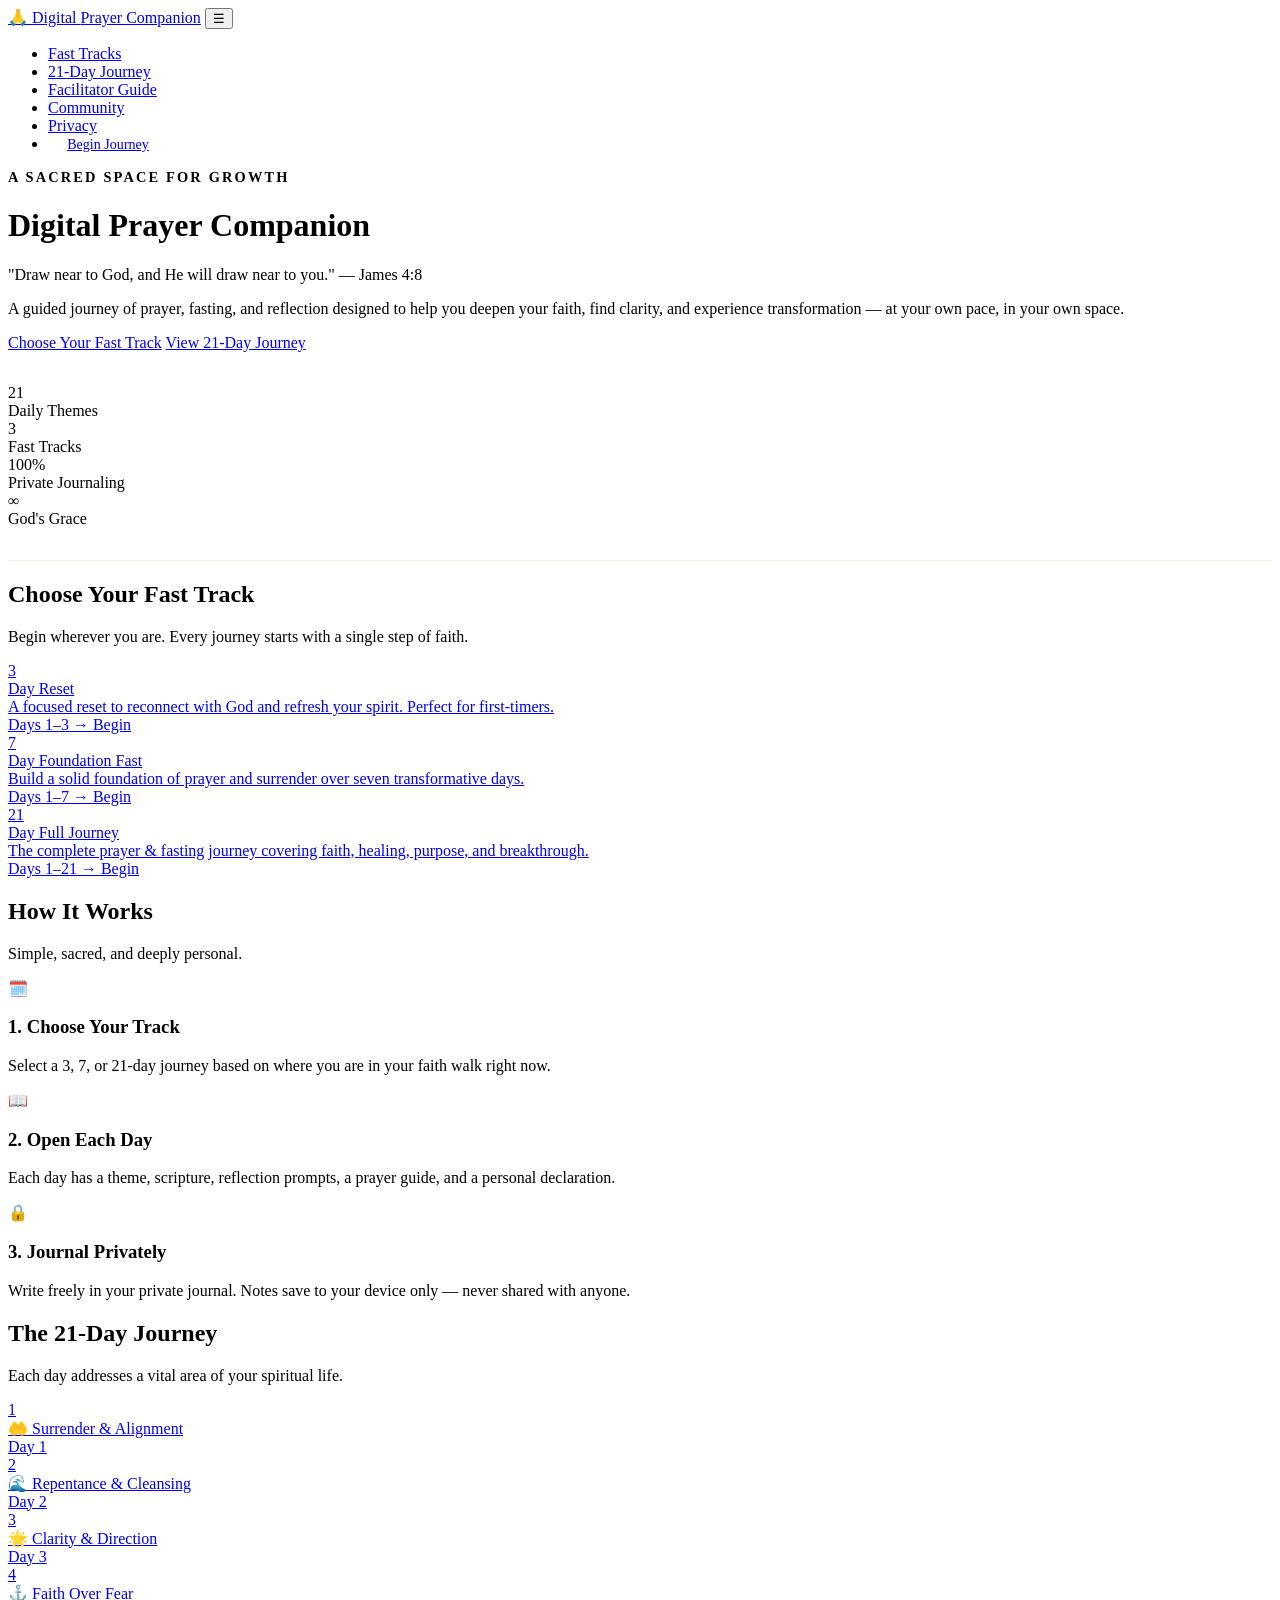
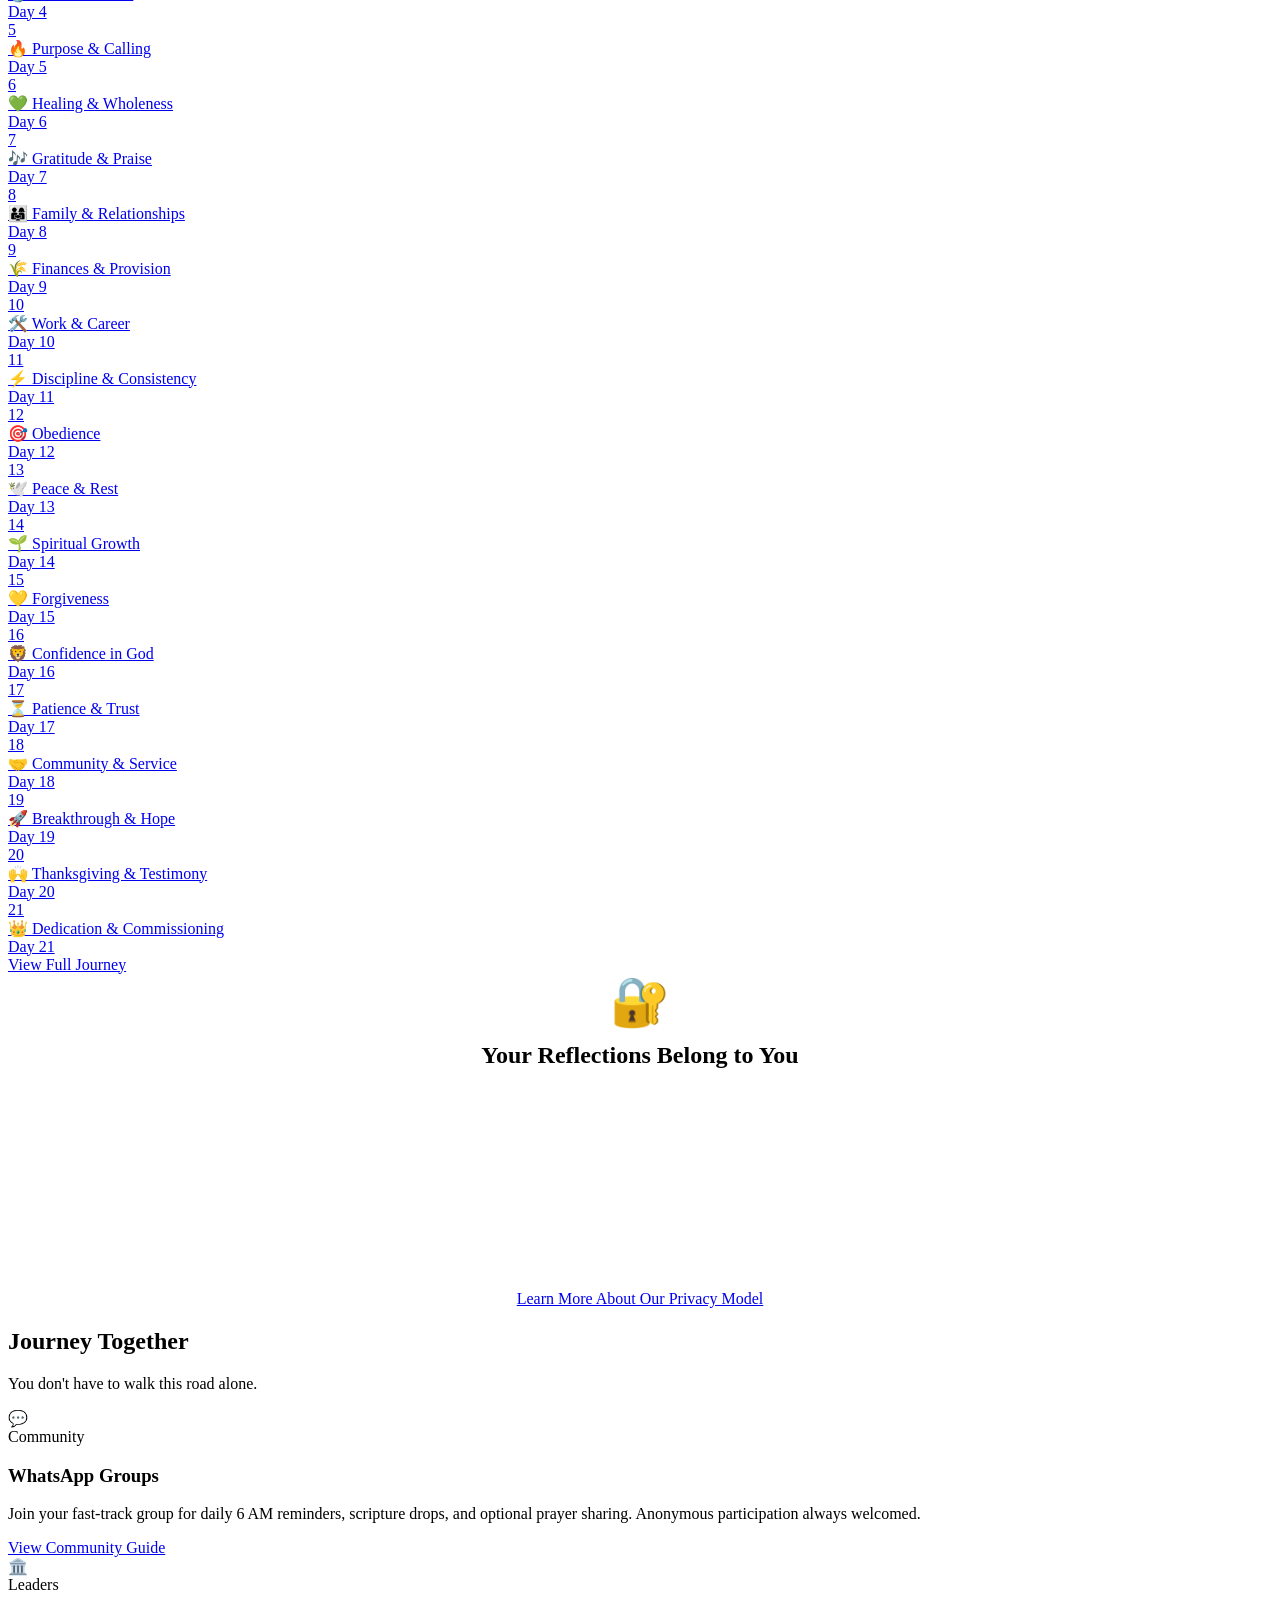
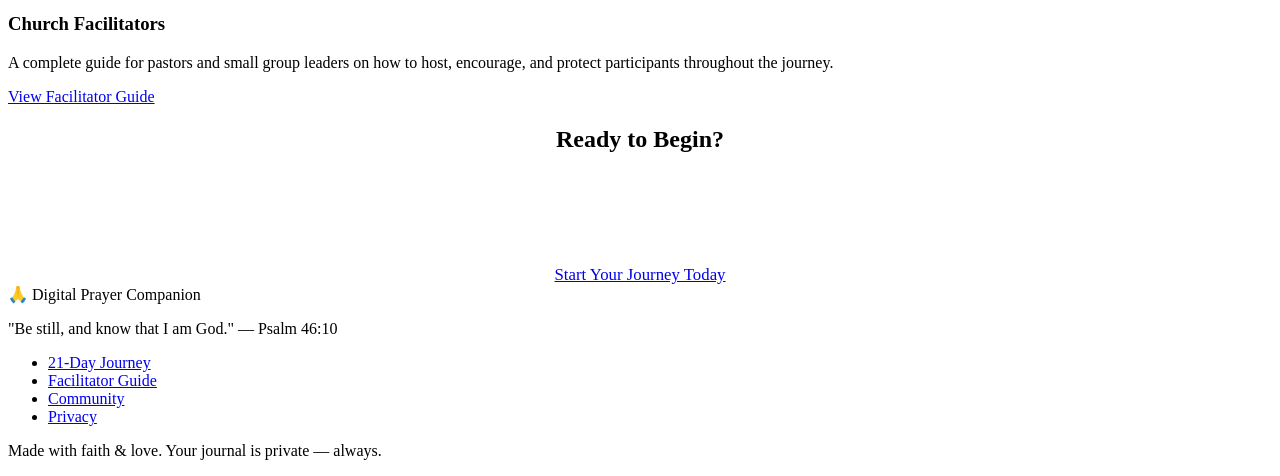
==== index.html @ 972f06f7 "Rename index (4).html to index.html" ====
<!DOCTYPE html>
<html lang="en">
<head>
  <meta charset="UTF-8" />
  <meta name="viewport" content="width=device-width, initial-scale=1.0" />
  <title>Digital Prayer Companion — A Guided Journey of Prayer, Reflection & Transformation</title>
  <meta name="description" content="Join a guided 3, 7, or 21-day prayer and fasting journey with daily scriptures, reflections, and private journaling. Your faith journey, your pace." />
  <link rel="stylesheet" href="css/style.css" />
  <link rel="icon" href="data:image/svg+xml,<svg xmlns='http://www.w3.org/2000/svg' viewBox='0 0 100 100'><text y='.9em' font-size='90'>🙏</text></svg>" />
</head>
<body>

<!-- ── Navigation ── -->
<nav class="nav">
  <div class="container nav__inner">
    <a href="index.html" class="nav__logo">🙏 Digital <span>Prayer Companion</span></a>
    <button class="nav__toggle" aria-label="Toggle menu">☰</button>
    <ul class="nav__links">
      <li><a href="#fast-tracks">Fast Tracks</a></li>
      <li><a href="journey.html">21-Day Journey</a></li>
      <li><a href="facilitator.html">Facilitator Guide</a></li>
      <li><a href="community.html">Community</a></li>
      <li><a href="privacy.html">Privacy</a></li>
      <li><a href="journey.html" class="btn btn--primary" style="padding:.5rem 1.2rem;font-size:.88rem">Begin Journey</a></li>
    </ul>
  </div>
</nav>

<!-- ── Hero ── -->
<header class="hero">
  <div class="container">
    <p style="color:var(--gold-light);font-size:.9rem;letter-spacing:.15em;text-transform:uppercase;margin-bottom:.75rem;font-weight:700">A Sacred Space for Growth</p>
    <h1>Digital Prayer Companion</h1>
    <p class="hero__sub">"Draw near to God, and He will draw near to you." — James 4:8</p>
    <p class="hero__desc">A guided journey of prayer, fasting, and reflection designed to help you deepen your faith, find clarity, and experience transformation — at your own pace, in your own space.</p>
    <div class="hero__actions">
      <a href="#fast-tracks" class="btn btn--primary">Choose Your Fast Track</a>
      <a href="journey.html" class="btn btn--outline">View 21-Day Journey</a>
    </div>
  </div>
</header>

<!-- ── Stats ── -->
<section style="background:var(--white);padding:2rem 0;border-bottom:1px solid rgba(201,151,58,.15)">
  <div class="container">
    <div class="stats">
      <div class="stat"><div class="stat__num">21</div><div class="stat__label">Daily Themes</div></div>
      <div class="stat"><div class="stat__num">3</div><div class="stat__label">Fast Tracks</div></div>
      <div class="stat"><div class="stat__num">100%</div><div class="stat__label">Private Journaling</div></div>
      <div class="stat"><div class="stat__num">∞</div><div class="stat__label">God's Grace</div></div>
    </div>
  </div>
</section>

<!-- ── Fast Tracks ── -->
<section class="section" id="fast-tracks">
  <div class="container">
    <div class="text-center mb-3">
      <h2>Choose Your Fast Track</h2>
      <p class="lead">Begin wherever you are. Every journey starts with a single step of faith.</p>
    </div>
    <div class="cards cards--3">
      <a href="journey.html?track=3" class="track-card track-card--3" data-track="3">
        <div class="track-card__days">3</div>
        <div class="track-card__label">Day Reset</div>
        <div class="track-card__desc">A focused reset to reconnect with God and refresh your spirit. Perfect for first-timers.</div>
        <span class="track-card__cta">Days 1–3 → Begin</span>
      </a>
      <a href="journey.html?track=7" class="track-card track-card--7" data-track="7">
        <div class="track-card__days">7</div>
        <div class="track-card__label">Day Foundation Fast</div>
        <div class="track-card__desc">Build a solid foundation of prayer and surrender over seven transformative days.</div>
        <span class="track-card__cta">Days 1–7 → Begin</span>
      </a>
      <a href="journey.html?track=21" class="track-card track-card--21" data-track="21">
        <div class="track-card__days">21</div>
        <div class="track-card__label">Day Full Journey</div>
        <div class="track-card__desc">The complete prayer &amp; fasting journey covering faith, healing, purpose, and breakthrough.</div>
        <span class="track-card__cta">Days 1–21 → Begin</span>
      </a>
    </div>
  </div>
</section>

<!-- ── How it Works ── -->
<section class="section section--alt">
  <div class="container">
    <div class="text-center mb-3">
      <h2>How It Works</h2>
      <p class="lead">Simple, sacred, and deeply personal.</p>
    </div>
    <div class="cards cards--3">
      <div class="card text-center">
        <span class="card__icon">🗓️</span>
        <h3>1. Choose Your Track</h3>
        <p>Select a 3, 7, or 21-day journey based on where you are in your faith walk right now.</p>
      </div>
      <div class="card text-center">
        <span class="card__icon">📖</span>
        <h3>2. Open Each Day</h3>
        <p>Each day has a theme, scripture, reflection prompts, a prayer guide, and a personal declaration.</p>
      </div>
      <div class="card text-center">
        <span class="card__icon">🔒</span>
        <h3>3. Journal Privately</h3>
        <p>Write freely in your private journal. Notes save to your device only — never shared with anyone.</p>
      </div>
    </div>
  </div>
</section>

<!-- ── Journey Preview ── -->
<section class="section">
  <div class="container">
    <div class="text-center mb-3">
      <h2>The 21-Day Journey</h2>
      <p class="lead">Each day addresses a vital area of your spiritual life.</p>
    </div>
    <div class="journey-grid" id="journey-preview">
      <!-- filled by JS below -->
    </div>
    <div class="text-center mt-2">
      <a href="journey.html" class="btn btn--purple">View Full Journey</a>
    </div>
  </div>
</section>

<!-- ── Privacy ── -->
<section class="section section--dark">
  <div class="container">
    <div style="max-width:680px;margin:0 auto;text-align:center">
      <span style="font-size:3rem">🔐</span>
      <h2 style="margin:.75rem 0">Your Reflections Belong to You</h2>
      <p style="color:rgba(255,255,255,.8);font-size:1.05rem;margin-bottom:2rem">We believe your prayer journal is sacred and private. Everything you write stays on your own device — no servers, no accounts, no data collection. Facilitators never see your personal reflections.</p>
      <ul class="feature-list" style="text-align:left;display:inline-flex;flex-direction:column;gap:.6rem;max-width:460px">
        <li style="color:rgba(255,255,255,.85)">No account or sign-up required to use the journal</li>
        <li style="color:rgba(255,255,255,.85)">All journal data stored locally in your browser only</li>
        <li style="color:rgba(255,255,255,.85)">Sharing in community groups is always optional</li>
        <li style="color:rgba(255,255,255,.85)">You own and control every word you write</li>
      </ul>
      <div class="mt-2">
        <a href="privacy.html" class="btn btn--outline">Learn More About Our Privacy Model</a>
      </div>
    </div>
  </div>
</section>

<!-- ── Community ── -->
<section class="section section--alt">
  <div class="container">
    <div class="text-center mb-3">
      <h2>Journey Together</h2>
      <p class="lead">You don't have to walk this road alone.</p>
    </div>
    <div class="cards cards--2">
      <div class="card">
        <span class="card__icon">💬</span>
        <div class="card__tag tag--green">Community</div>
        <h3>WhatsApp Groups</h3>
        <p>Join your fast-track group for daily 6 AM reminders, scripture drops, and optional prayer sharing. Anonymous participation always welcomed.</p>
        <a href="community.html" class="btn btn--purple">View Community Guide</a>
      </div>
      <div class="card">
        <span class="card__icon">🏛️</span>
        <div class="card__tag tag--purple">Leaders</div>
        <h3>Church Facilitators</h3>
        <p>A complete guide for pastors and small group leaders on how to host, encourage, and protect participants throughout the journey.</p>
        <a href="facilitator.html" class="btn btn--purple">View Facilitator Guide</a>
      </div>
    </div>
  </div>
</section>

<!-- ── Call to Action ── -->
<section class="section" style="background:linear-gradient(135deg,var(--purple) 0%,var(--purple-mid) 100%);color:var(--white);text-align:center">
  <div class="container">
    <h2 style="color:var(--gold-light)">Ready to Begin?</h2>
    <p style="color:rgba(255,255,255,.85);font-size:1.05rem;max-width:500px;margin:.75rem auto 2rem">"For I know the plans I have for you," declares the Lord, "plans to prosper you and not to harm you, plans to give you hope and a future." — Jeremiah 29:11</p>
    <a href="journey.html" class="btn btn--primary" style="font-size:1.05rem;padding:1rem 2.5rem">Start Your Journey Today</a>
  </div>
</section>

<!-- ── Footer ── -->
<footer class="footer">
  <div class="container">
    <div class="footer__logo">🙏 Digital Prayer Companion</div>
    <p class="footer__tagline">"Be still, and know that I am God." — Psalm 46:10</p>
    <ul class="footer__links">
      <li><a href="journey.html">21-Day Journey</a></li>
      <li><a href="facilitator.html">Facilitator Guide</a></li>
      <li><a href="community.html">Community</a></li>
      <li><a href="privacy.html">Privacy</a></li>
    </ul>
    <p class="footer__copy">Made with faith &amp; love. Your journal is private — always.</p>
  </div>
</footer>

<script src="js/app.js"></script>
<script>
const DAYS = [
  { num: 1,  title: "Surrender & Alignment",    emoji: "🤲" },
  { num: 2,  title: "Repentance & Cleansing",   emoji: "🌊" },
  { num: 3,  title: "Clarity & Direction",      emoji: "🌟" },
  { num: 4,  title: "Faith Over Fear",          emoji: "⚓" },
  { num: 5,  title: "Purpose & Calling",        emoji: "🔥" },
  { num: 6,  title: "Healing & Wholeness",      emoji: "💚" },
  { num: 7,  title: "Gratitude & Praise",       emoji: "🎶" },
  { num: 8,  title: "Family & Relationships",   emoji: "👨‍👩‍👧" },
  { num: 9,  title: "Finances & Provision",     emoji: "🌾" },
  { num: 10, title: "Work & Career",            emoji: "🛠️" },
  { num: 11, title: "Discipline & Consistency", emoji: "⚡" },
  { num: 12, title: "Obedience",                emoji: "🎯" },
  { num: 13, title: "Peace & Rest",             emoji: "🕊️" },
  { num: 14, title: "Spiritual Growth",         emoji: "🌱" },
  { num: 15, title: "Forgiveness",              emoji: "💛" },
  { num: 16, title: "Confidence in God",        emoji: "🦁" },
  { num: 17, title: "Patience & Trust",         emoji: "⏳" },
  { num: 18, title: "Community & Service",      emoji: "🤝" },
  { num: 19, title: "Breakthrough & Hope",      emoji: "🚀" },
  { num: 20, title: "Thanksgiving & Testimony", emoji: "🙌" },
  { num: 21, title: "Dedication & Commissioning", emoji: "👑" },
];

const grid = document.getElementById('journey-preview');
if (grid) {
  DAYS.forEach(d => {
    const a = document.createElement('a');
    a.href = `day.html?day=${d.num}`;
    a.className = 'day-card';
    a.dataset.day = d.num;
    a.innerHTML = `
      <div class="day-card__num">${d.num}</div>
      <div>
        <div class="day-card__title">${d.emoji} ${d.title}</div>
        <div class="day-card__sub">Day ${d.num}</div>
      </div>`;
    grid.appendChild(a);
  });
  updateJourneyProgress();
}
</script>
</body>
</html>
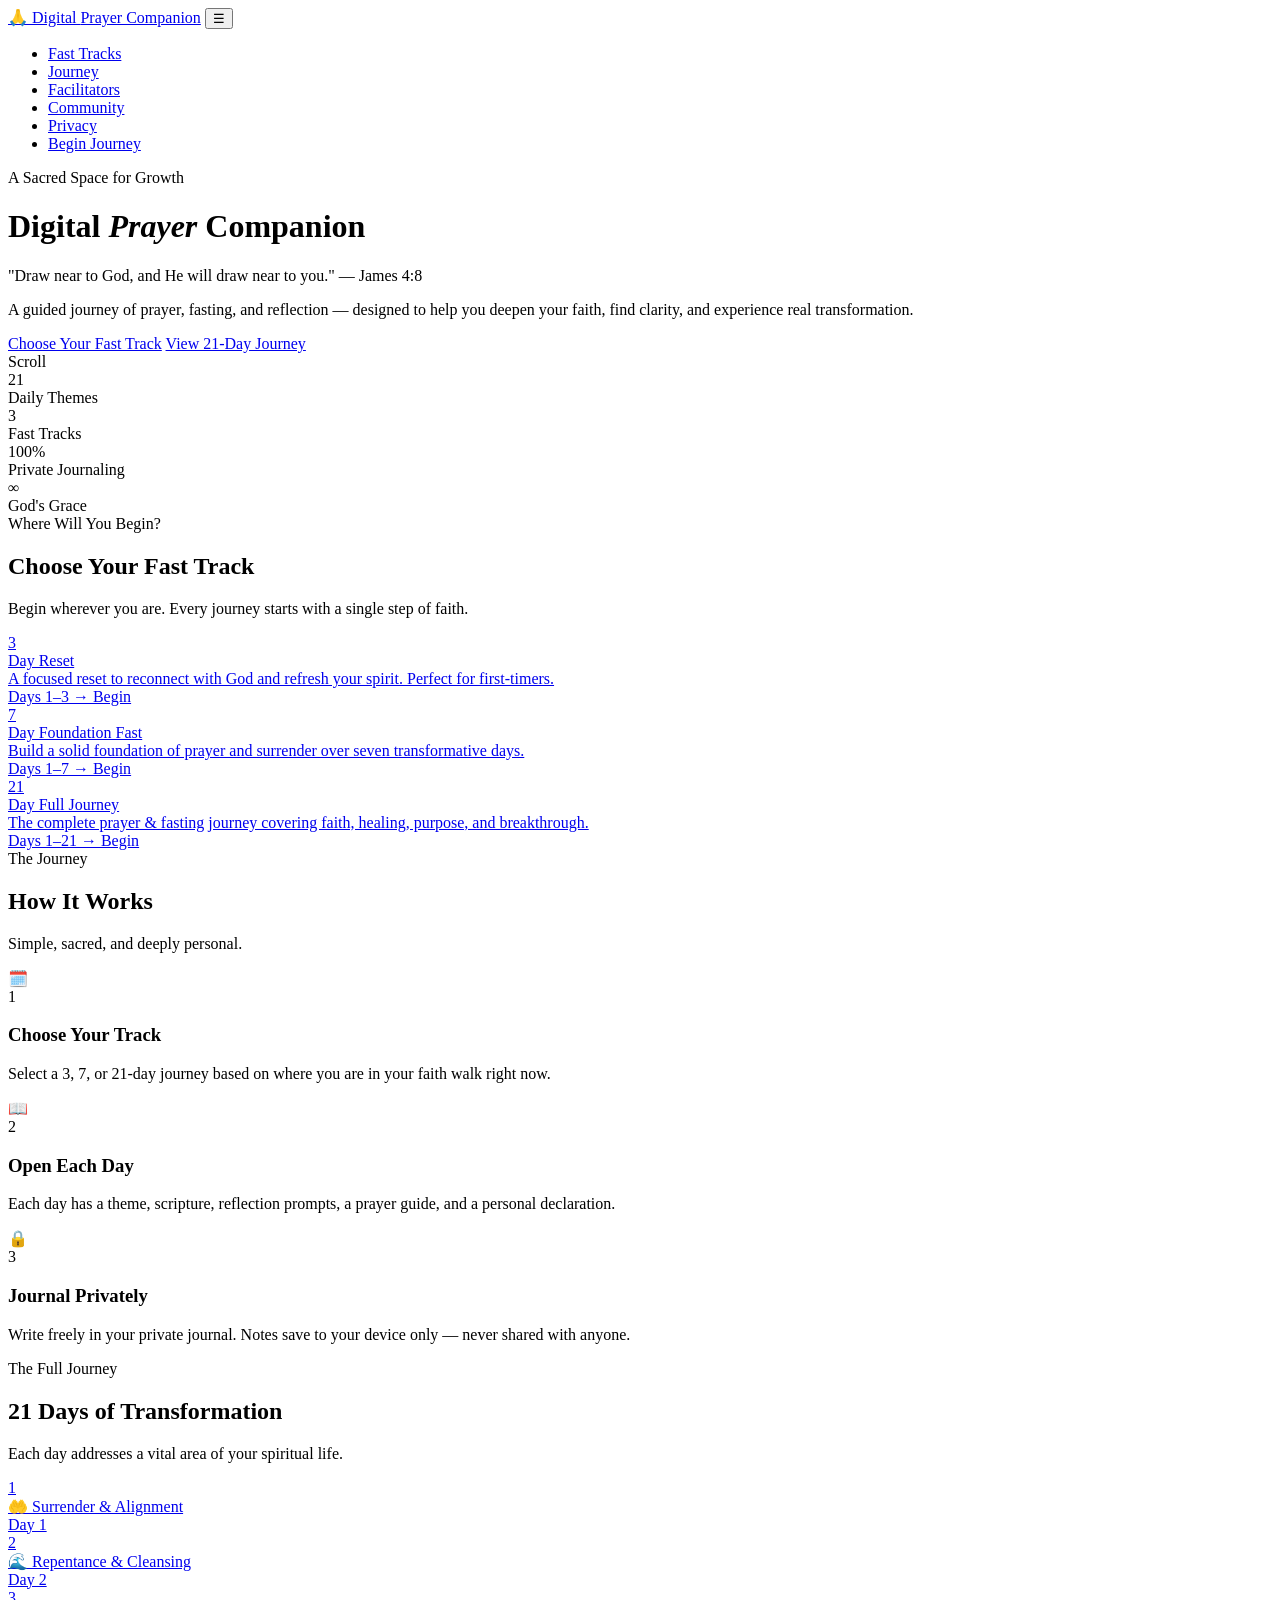
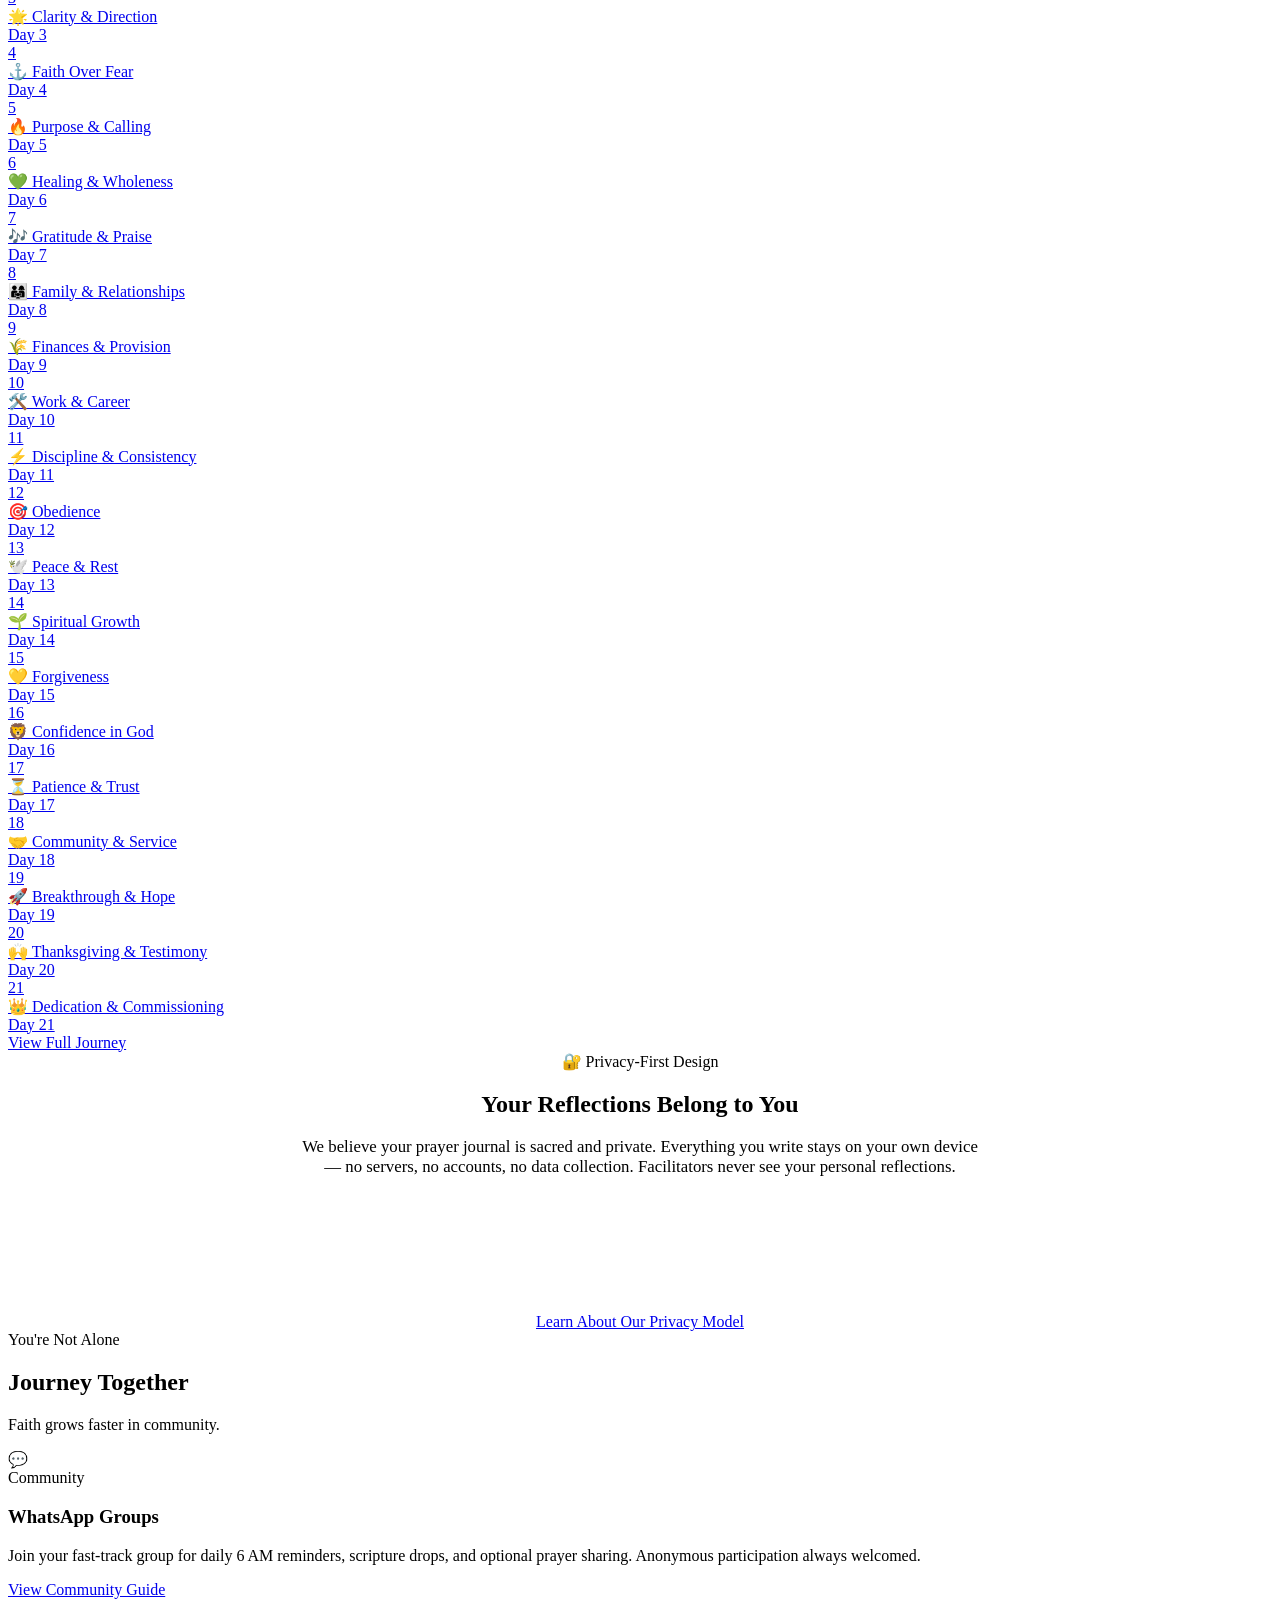
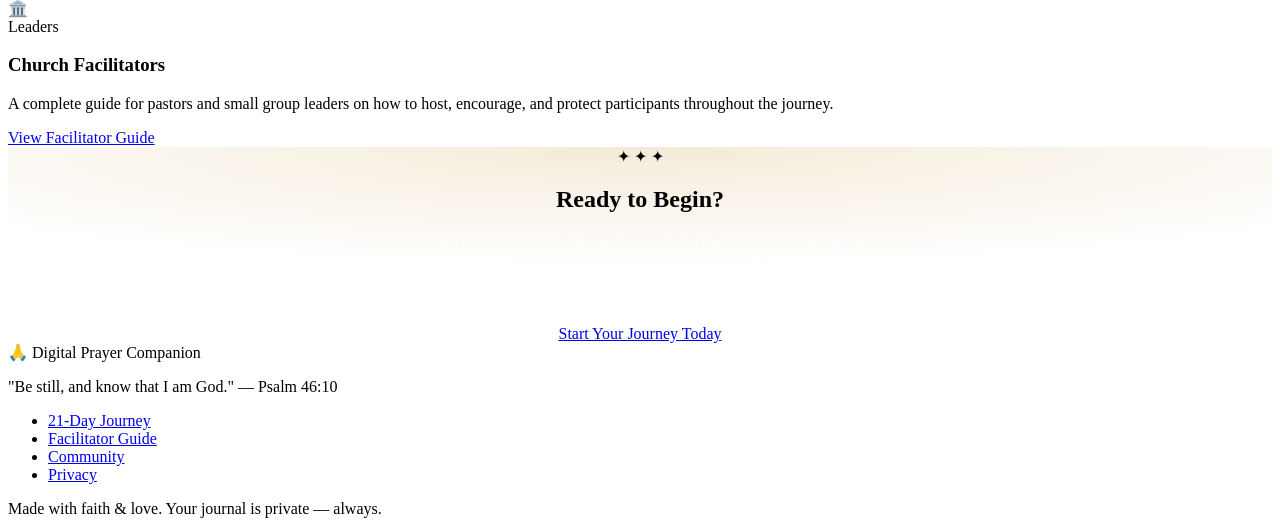
==== commit 201b9e12: "Update index.html" ====
--- a/index.html
+++ b/index.html
@@ -4,75 +4,79 @@
   <meta charset="UTF-8" />
   <meta name="viewport" content="width=device-width, initial-scale=1.0" />
   <title>Digital Prayer Companion — A Guided Journey of Prayer, Reflection & Transformation</title>
-  <meta name="description" content="Join a guided 3, 7, or 21-day prayer and fasting journey with daily scriptures, reflections, and private journaling. Your faith journey, your pace." />
+  <meta name="description" content="Join a guided 3, 7, or 21-day prayer and fasting journey with daily scriptures, reflections, and private journaling." />
   <link rel="stylesheet" href="css/style.css" />
   <link rel="icon" href="data:image/svg+xml,<svg xmlns='http://www.w3.org/2000/svg' viewBox='0 0 100 100'><text y='.9em' font-size='90'>🙏</text></svg>" />
 </head>
 <body>
 
-<!-- ── Navigation ── -->
-<nav class="nav">
+<nav class="nav" id="nav">
   <div class="container nav__inner">
-    <a href="index.html" class="nav__logo">🙏 Digital <span>Prayer Companion</span></a>
+    <a href="index.html" class="nav__logo">🙏 Digital <span class="logo-dot">Prayer Companion</span></a>
     <button class="nav__toggle" aria-label="Toggle menu">☰</button>
     <ul class="nav__links">
       <li><a href="#fast-tracks">Fast Tracks</a></li>
-      <li><a href="journey.html">21-Day Journey</a></li>
-      <li><a href="facilitator.html">Facilitator Guide</a></li>
+      <li><a href="journey.html">Journey</a></li>
+      <li><a href="facilitator.html">Facilitators</a></li>
       <li><a href="community.html">Community</a></li>
       <li><a href="privacy.html">Privacy</a></li>
-      <li><a href="journey.html" class="btn btn--primary" style="padding:.5rem 1.2rem;font-size:.88rem">Begin Journey</a></li>
+      <li><a href="journey.html" class="btn btn--primary btn--sm">Begin Journey</a></li>
     </ul>
   </div>
 </nav>
 
 <!-- ── Hero ── -->
 <header class="hero">
-  <div class="container">
-    <p style="color:var(--gold-light);font-size:.9rem;letter-spacing:.15em;text-transform:uppercase;margin-bottom:.75rem;font-weight:700">A Sacred Space for Growth</p>
-    <h1>Digital Prayer Companion</h1>
+  <div class="hero__bg"></div>
+  <div class="hero__particles">
+    <span></span><span></span><span></span><span></span><span></span>
+    <span></span><span></span><span></span><span></span><span></span>
+  </div>
+  <div class="container hero__content">
+    <div class="hero__eyebrow">A Sacred Space for Growth</div>
+    <h1>Digital <em>Prayer</em> Companion</h1>
     <p class="hero__sub">"Draw near to God, and He will draw near to you." — James 4:8</p>
-    <p class="hero__desc">A guided journey of prayer, fasting, and reflection designed to help you deepen your faith, find clarity, and experience transformation — at your own pace, in your own space.</p>
+    <p class="hero__desc">A guided journey of prayer, fasting, and reflection — designed to help you deepen your faith, find clarity, and experience real transformation.</p>
     <div class="hero__actions">
-      <a href="#fast-tracks" class="btn btn--primary">Choose Your Fast Track</a>
-      <a href="journey.html" class="btn btn--outline">View 21-Day Journey</a>
-    </div>
-  </div>
+      <a href="#fast-tracks" class="btn btn--primary btn--lg">Choose Your Fast Track</a>
+      <a href="journey.html" class="btn btn--outline btn--lg">View 21-Day Journey</a>
+    </div>
+  </div>
+  <div class="hero__scroll">Scroll</div>
 </header>
 
 <!-- ── Stats ── -->
-<section style="background:var(--white);padding:2rem 0;border-bottom:1px solid rgba(201,151,58,.15)">
-  <div class="container">
-    <div class="stats">
-      <div class="stat"><div class="stat__num">21</div><div class="stat__label">Daily Themes</div></div>
-      <div class="stat"><div class="stat__num">3</div><div class="stat__label">Fast Tracks</div></div>
-      <div class="stat"><div class="stat__num">100%</div><div class="stat__label">Private Journaling</div></div>
-      <div class="stat"><div class="stat__num">∞</div><div class="stat__label">God's Grace</div></div>
-    </div>
-  </div>
-</section>
+<div class="stats-bar">
+  <div class="stats-bar__inner">
+    <div class="stat-item fade-up"><div class="stat-item__num">21</div><div class="stat-item__label">Daily Themes</div></div>
+    <div class="stat-item fade-up"><div class="stat-item__num">3</div><div class="stat-item__label">Fast Tracks</div></div>
+    <div class="stat-item fade-up"><div class="stat-item__num">100%</div><div class="stat-item__label">Private Journaling</div></div>
+    <div class="stat-item fade-up"><div class="stat-item__num">∞</div><div class="stat-item__label">God's Grace</div></div>
+  </div>
+</div>
 
 <!-- ── Fast Tracks ── -->
 <section class="section" id="fast-tracks">
   <div class="container">
-    <div class="text-center mb-3">
+    <div class="section-header fade-up">
+      <div class="section-header__eyebrow">Where Will You Begin?</div>
       <h2>Choose Your Fast Track</h2>
-      <p class="lead">Begin wherever you are. Every journey starts with a single step of faith.</p>
+      <p>Begin wherever you are. Every journey starts with a single step of faith.</p>
     </div>
     <div class="cards cards--3">
-      <a href="journey.html?track=3" class="track-card track-card--3" data-track="3">
+      <a href="journey.html?track=3" class="track-card track-card--3 fade-up" data-track="3">
         <div class="track-card__days">3</div>
         <div class="track-card__label">Day Reset</div>
         <div class="track-card__desc">A focused reset to reconnect with God and refresh your spirit. Perfect for first-timers.</div>
         <span class="track-card__cta">Days 1–3 → Begin</span>
       </a>
-      <a href="journey.html?track=7" class="track-card track-card--7" data-track="7">
+      <a href="journey.html?track=7" class="track-card track-card--7 fade-up" data-track="7">
         <div class="track-card__days">7</div>
         <div class="track-card__label">Day Foundation Fast</div>
         <div class="track-card__desc">Build a solid foundation of prayer and surrender over seven transformative days.</div>
         <span class="track-card__cta">Days 1–7 → Begin</span>
       </a>
-      <a href="journey.html?track=21" class="track-card track-card--21" data-track="21">
+      <a href="journey.html?track=21" class="track-card track-card--21 fade-up" data-track="21">
         <div class="track-card__days">21</div>
         <div class="track-card__label">Day Full Journey</div>
         <div class="track-card__desc">The complete prayer &amp; fasting journey covering faith, healing, purpose, and breakthrough.</div>
@@ -82,27 +86,31 @@
   </div>
 </section>
 
-<!-- ── How it Works ── -->
+<!-- ── How It Works ── -->
 <section class="section section--alt">
   <div class="container">
-    <div class="text-center mb-3">
+    <div class="section-header fade-up">
+      <div class="section-header__eyebrow">The Journey</div>
       <h2>How It Works</h2>
-      <p class="lead">Simple, sacred, and deeply personal.</p>
-    </div>
-    <div class="cards cards--3">
-      <div class="card text-center">
-        <span class="card__icon">🗓️</span>
-        <h3>1. Choose Your Track</h3>
+      <p>Simple, sacred, and deeply personal.</p>
+    </div>
+    <div class="steps">
+      <div class="step fade-up">
+        <span class="step__icon">🗓️</span>
+        <div class="step__num">1</div>
+        <h3>Choose Your Track</h3>
         <p>Select a 3, 7, or 21-day journey based on where you are in your faith walk right now.</p>
       </div>
-      <div class="card text-center">
-        <span class="card__icon">📖</span>
-        <h3>2. Open Each Day</h3>
+      <div class="step fade-up">
+        <span class="step__icon">📖</span>
+        <div class="step__num">2</div>
+        <h3>Open Each Day</h3>
         <p>Each day has a theme, scripture, reflection prompts, a prayer guide, and a personal declaration.</p>
       </div>
-      <div class="card text-center">
-        <span class="card__icon">🔒</span>
-        <h3>3. Journal Privately</h3>
+      <div class="step fade-up">
+        <span class="step__icon">🔒</span>
+        <div class="step__num">3</div>
+        <h3>Journal Privately</h3>
         <p>Write freely in your private journal. Notes save to your device only — never shared with anyone.</p>
       </div>
     </div>
@@ -112,15 +120,14 @@
 <!-- ── Journey Preview ── -->
 <section class="section">
   <div class="container">
-    <div class="text-center mb-3">
-      <h2>The 21-Day Journey</h2>
-      <p class="lead">Each day addresses a vital area of your spiritual life.</p>
-    </div>
-    <div class="journey-grid" id="journey-preview">
-      <!-- filled by JS below -->
-    </div>
-    <div class="text-center mt-2">
-      <a href="journey.html" class="btn btn--purple">View Full Journey</a>
+    <div class="section-header fade-up">
+      <div class="section-header__eyebrow">The Full Journey</div>
+      <h2>21 Days of Transformation</h2>
+      <p>Each day addresses a vital area of your spiritual life.</p>
+    </div>
+    <div class="journey-grid" id="journey-preview"></div>
+    <div class="text-center mt-2 fade-up">
+      <a href="journey.html" class="btn btn--purple btn--lg">View Full Journey</a>
     </div>
   </div>
 </section>
@@ -129,18 +136,16 @@
 <section class="section section--dark">
   <div class="container">
     <div style="max-width:680px;margin:0 auto;text-align:center">
-      <span style="font-size:3rem">🔐</span>
-      <h2 style="margin:.75rem 0">Your Reflections Belong to You</h2>
-      <p style="color:rgba(255,255,255,.8);font-size:1.05rem;margin-bottom:2rem">We believe your prayer journal is sacred and private. Everything you write stays on your own device — no servers, no accounts, no data collection. Facilitators never see your personal reflections.</p>
-      <ul class="feature-list" style="text-align:left;display:inline-flex;flex-direction:column;gap:.6rem;max-width:460px">
-        <li style="color:rgba(255,255,255,.85)">No account or sign-up required to use the journal</li>
-        <li style="color:rgba(255,255,255,.85)">All journal data stored locally in your browser only</li>
-        <li style="color:rgba(255,255,255,.85)">Sharing in community groups is always optional</li>
-        <li style="color:rgba(255,255,255,.85)">You own and control every word you write</li>
+      <div class="privacy-badge fade-up">🔐 Privacy-First Design</div>
+      <h2 class="fade-up">Your Reflections Belong to You</h2>
+      <p class="fade-up" style="margin:1rem 0 2rem;font-size:1.05rem">We believe your prayer journal is sacred and private. Everything you write stays on your own device — no servers, no accounts, no data collection. Facilitators never see your personal reflections.</p>
+      <ul class="feature-list fade-up" style="text-align:left;max-width:440px;margin:0 auto 2rem">
+        <li style="color:rgba(255,255,255,.8)">No account or sign-up required</li>
+        <li style="color:rgba(255,255,255,.8)">Journal data stored locally on your device only</li>
+        <li style="color:rgba(255,255,255,.8)">Sharing in community groups is always optional</li>
+        <li style="color:rgba(255,255,255,.8)">You own and control every word you write</li>
       </ul>
-      <div class="mt-2">
-        <a href="privacy.html" class="btn btn--outline">Learn More About Our Privacy Model</a>
-      </div>
+      <a href="privacy.html" class="btn btn--outline fade-up">Learn About Our Privacy Model</a>
     </div>
   </div>
 </section>
@@ -148,19 +153,20 @@
 <!-- ── Community ── -->
 <section class="section section--alt">
   <div class="container">
-    <div class="text-center mb-3">
+    <div class="section-header fade-up">
+      <div class="section-header__eyebrow">You're Not Alone</div>
       <h2>Journey Together</h2>
-      <p class="lead">You don't have to walk this road alone.</p>
+      <p>Faith grows faster in community.</p>
     </div>
     <div class="cards cards--2">
-      <div class="card">
+      <div class="card fade-up">
         <span class="card__icon">💬</span>
         <div class="card__tag tag--green">Community</div>
         <h3>WhatsApp Groups</h3>
         <p>Join your fast-track group for daily 6 AM reminders, scripture drops, and optional prayer sharing. Anonymous participation always welcomed.</p>
         <a href="community.html" class="btn btn--purple">View Community Guide</a>
       </div>
-      <div class="card">
+      <div class="card fade-up">
         <span class="card__icon">🏛️</span>
         <div class="card__tag tag--purple">Leaders</div>
         <h3>Church Facilitators</h3>
@@ -171,27 +177,32 @@
   </div>
 </section>
 
-<!-- ── Call to Action ── -->
-<section class="section" style="background:linear-gradient(135deg,var(--purple) 0%,var(--purple-mid) 100%);color:var(--white);text-align:center">
-  <div class="container">
-    <h2 style="color:var(--gold-light)">Ready to Begin?</h2>
-    <p style="color:rgba(255,255,255,.85);font-size:1.05rem;max-width:500px;margin:.75rem auto 2rem">"For I know the plans I have for you," declares the Lord, "plans to prosper you and not to harm you, plans to give you hope and a future." — Jeremiah 29:11</p>
-    <a href="journey.html" class="btn btn--primary" style="font-size:1.05rem;padding:1rem 2.5rem">Start Your Journey Today</a>
-  </div>
-</section>
-
-<!-- ── Footer ── -->
+<!-- ── CTA ── -->
+<section class="section" style="background:linear-gradient(150deg,var(--purple) 0%,#1a0f45 100%);color:var(--white);text-align:center;position:relative;overflow:hidden">
+  <div style="position:absolute;inset:0;background:radial-gradient(ellipse 70% 60% at 50% 0%,rgba(201,151,58,.2),transparent);pointer-events:none"></div>
+  <div class="container" style="position:relative;z-index:1">
+    <div class="ornament fade-up">✦ ✦ ✦</div>
+    <h2 style="color:var(--gold-light)" class="fade-up">Ready to Begin?</h2>
+    <p class="fade-up" style="color:rgba(255,255,255,.75);font-size:1.05rem;max-width:500px;margin:.75rem auto 2rem;font-style:italic;font-family:var(--serif)">"For I know the plans I have for you," declares the Lord, "plans to prosper you and not to harm you, plans to give you hope and a future."<br><span style="font-size:.85rem;font-style:normal;font-family:var(--sans);opacity:.7">— Jeremiah 29:11</span></p>
+    <a href="journey.html" class="btn btn--primary btn--lg fade-up">Start Your Journey Today</a>
+  </div>
+</section>
+
 <footer class="footer">
   <div class="container">
-    <div class="footer__logo">🙏 Digital Prayer Companion</div>
-    <p class="footer__tagline">"Be still, and know that I am God." — Psalm 46:10</p>
-    <ul class="footer__links">
-      <li><a href="journey.html">21-Day Journey</a></li>
-      <li><a href="facilitator.html">Facilitator Guide</a></li>
-      <li><a href="community.html">Community</a></li>
-      <li><a href="privacy.html">Privacy</a></li>
-    </ul>
-    <p class="footer__copy">Made with faith &amp; love. Your journal is private — always.</p>
+    <div class="footer__inner">
+      <div class="footer__brand">
+        <div class="footer__logo">🙏 Digital Prayer Companion</div>
+        <p class="footer__tagline">"Be still, and know that I am God." — Psalm 46:10</p>
+      </div>
+      <ul class="footer__links">
+        <li><a href="journey.html">21-Day Journey</a></li>
+        <li><a href="facilitator.html">Facilitator Guide</a></li>
+        <li><a href="community.html">Community</a></li>
+        <li><a href="privacy.html">Privacy</a></li>
+      </ul>
+    </div>
+    <div class="footer__bottom">Made with faith &amp; love. Your journal is private — always.</div>
   </div>
 </footer>
 
@@ -220,20 +231,14 @@
   { num: 20, title: "Thanksgiving & Testimony", emoji: "🙌" },
   { num: 21, title: "Dedication & Commissioning", emoji: "👑" },
 ];
-
 const grid = document.getElementById('journey-preview');
 if (grid) {
   DAYS.forEach(d => {
     const a = document.createElement('a');
     a.href = `day.html?day=${d.num}`;
-    a.className = 'day-card';
+    a.className = 'day-card fade-up';
     a.dataset.day = d.num;
-    a.innerHTML = `
-      <div class="day-card__num">${d.num}</div>
-      <div>
-        <div class="day-card__title">${d.emoji} ${d.title}</div>
-        <div class="day-card__sub">Day ${d.num}</div>
-      </div>`;
+    a.innerHTML = `<div class="day-card__num">${d.num}</div><div><div class="day-card__title">${d.emoji} ${d.title}</div><div class="day-card__sub">Day ${d.num}</div></div>`;
     grid.appendChild(a);
   });
   updateJourneyProgress();
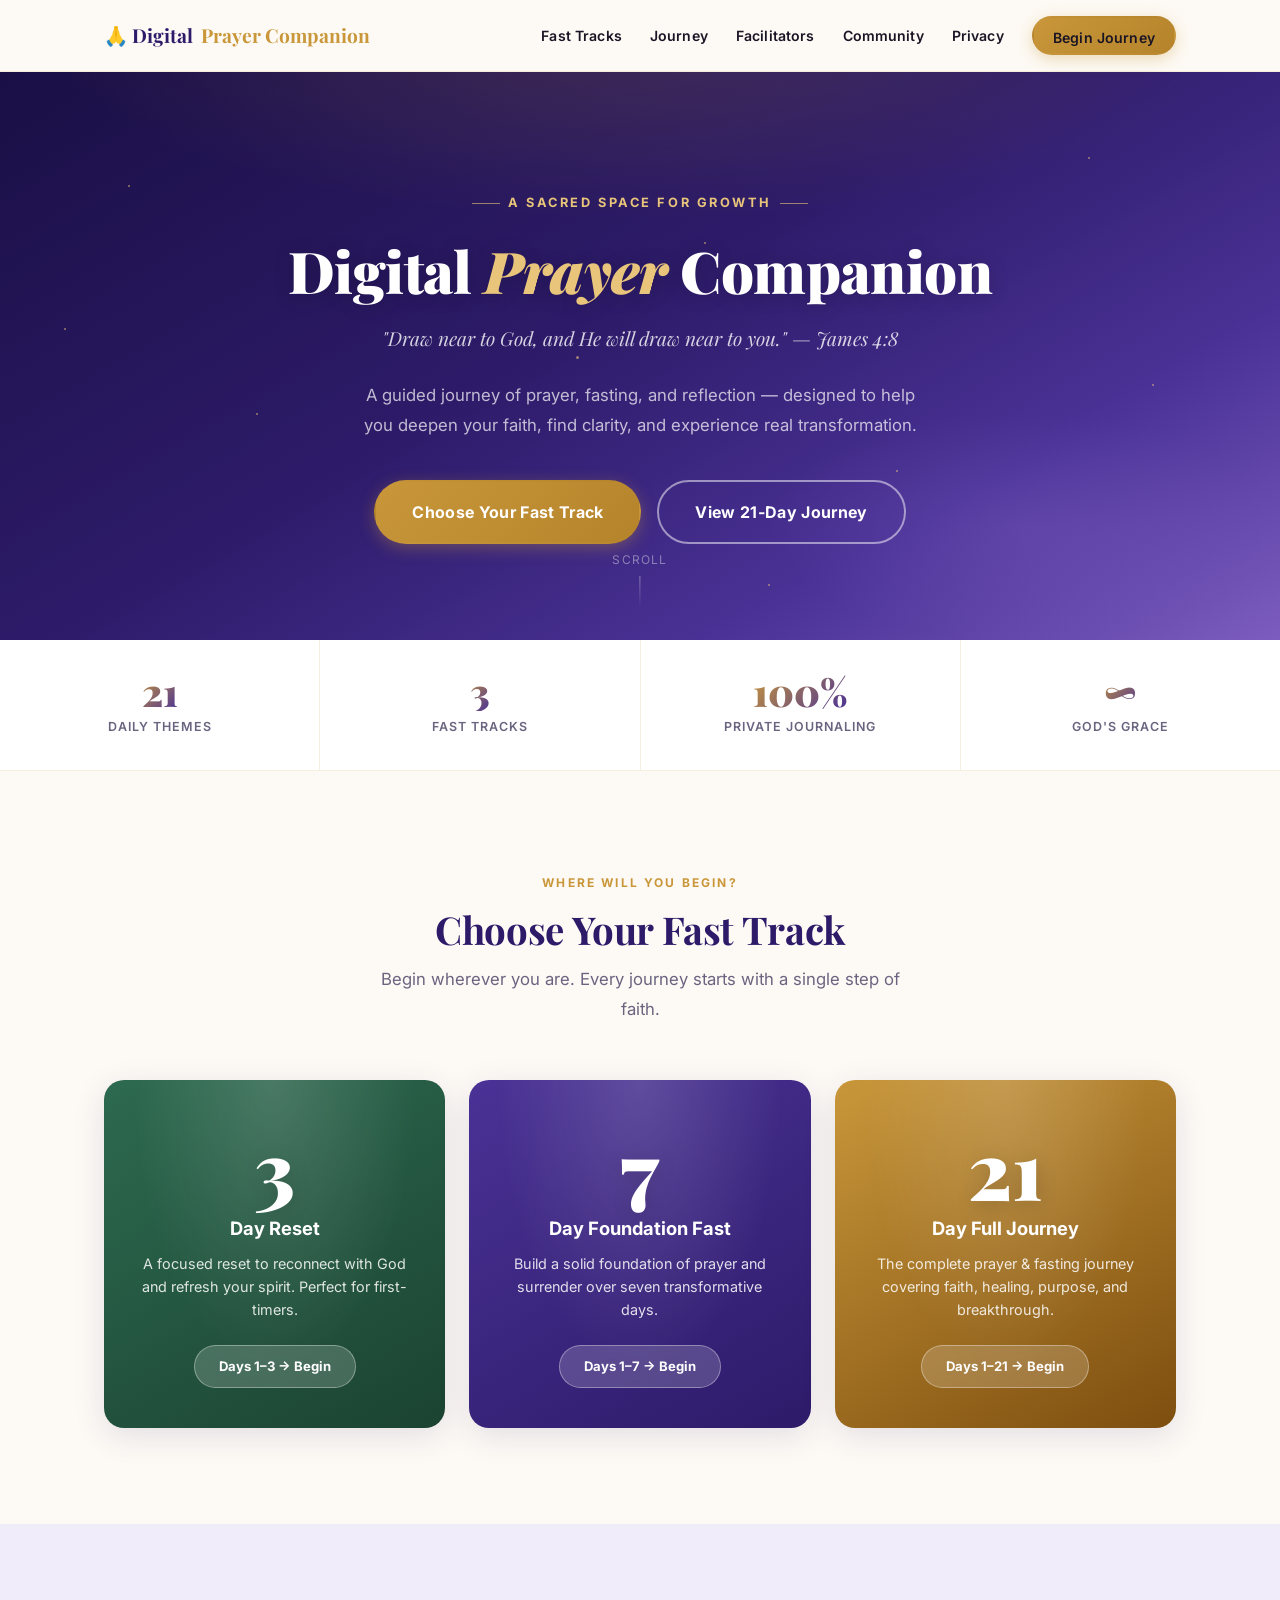
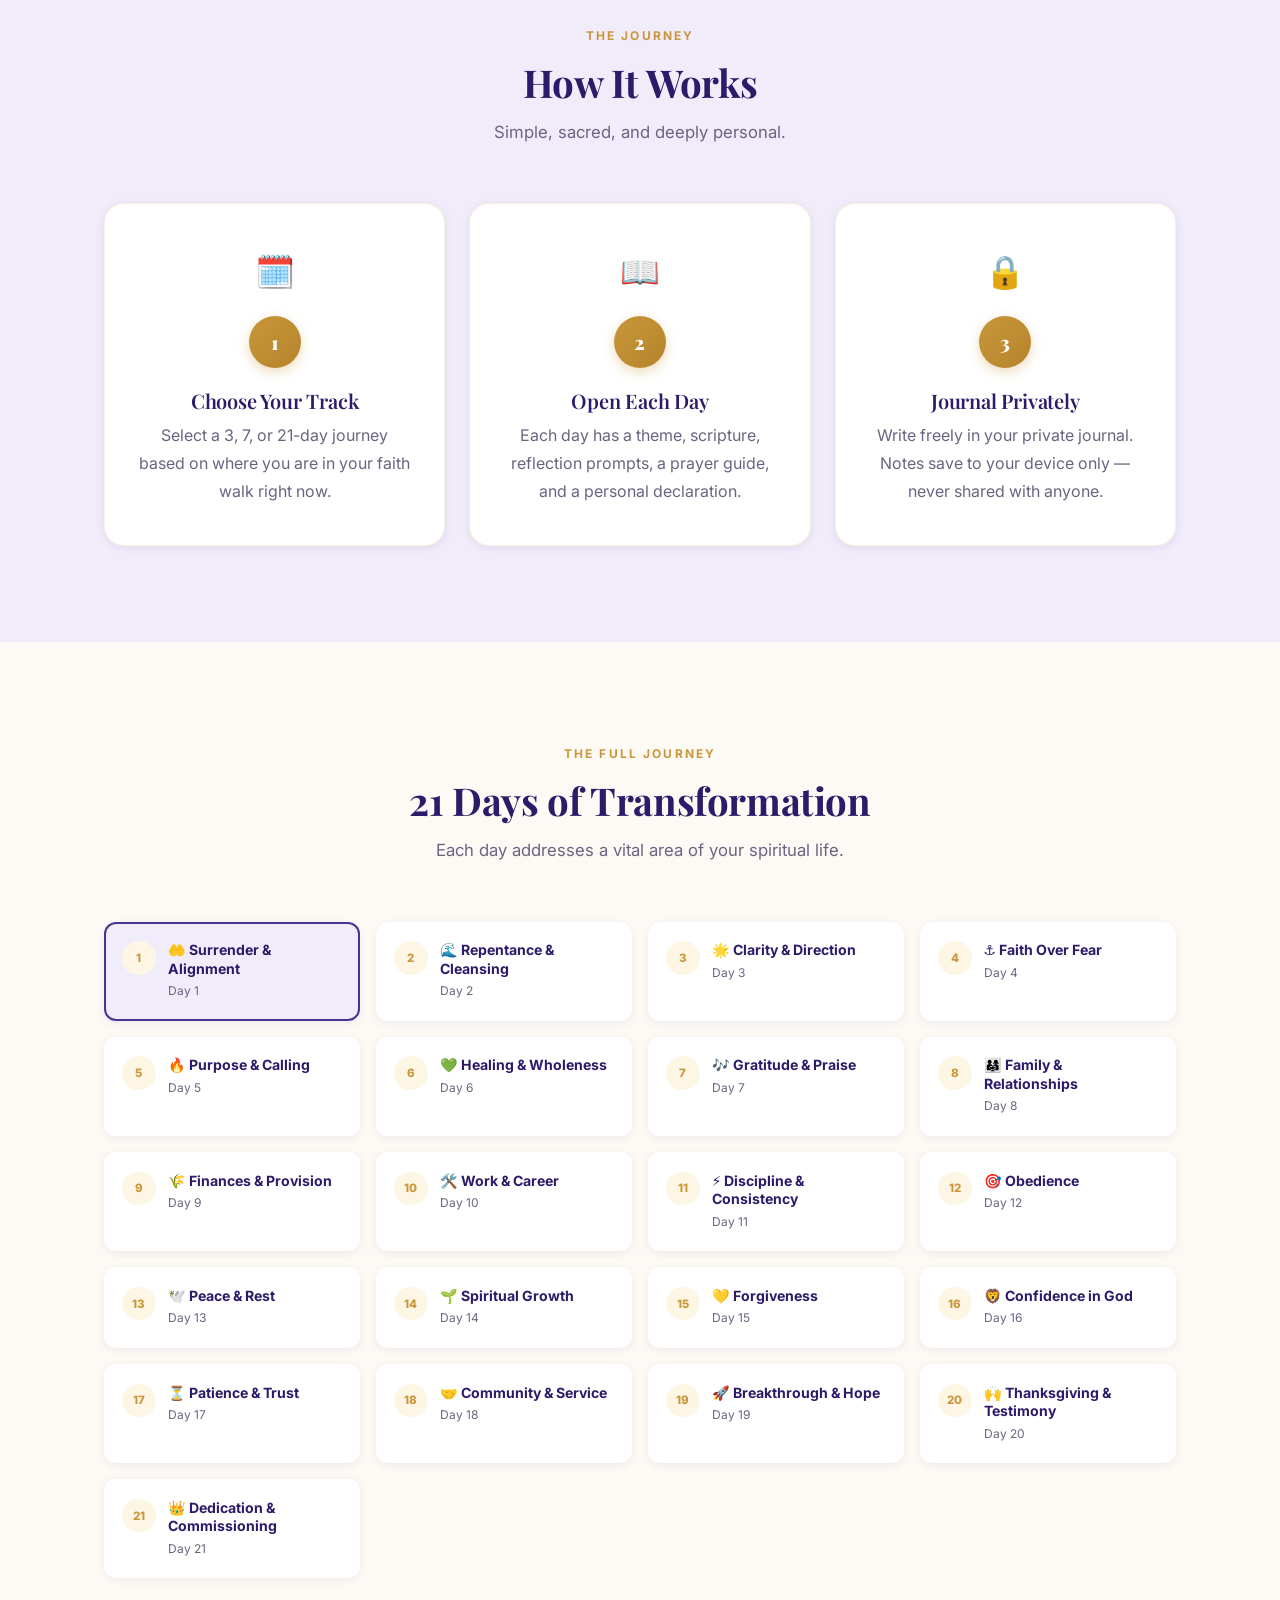
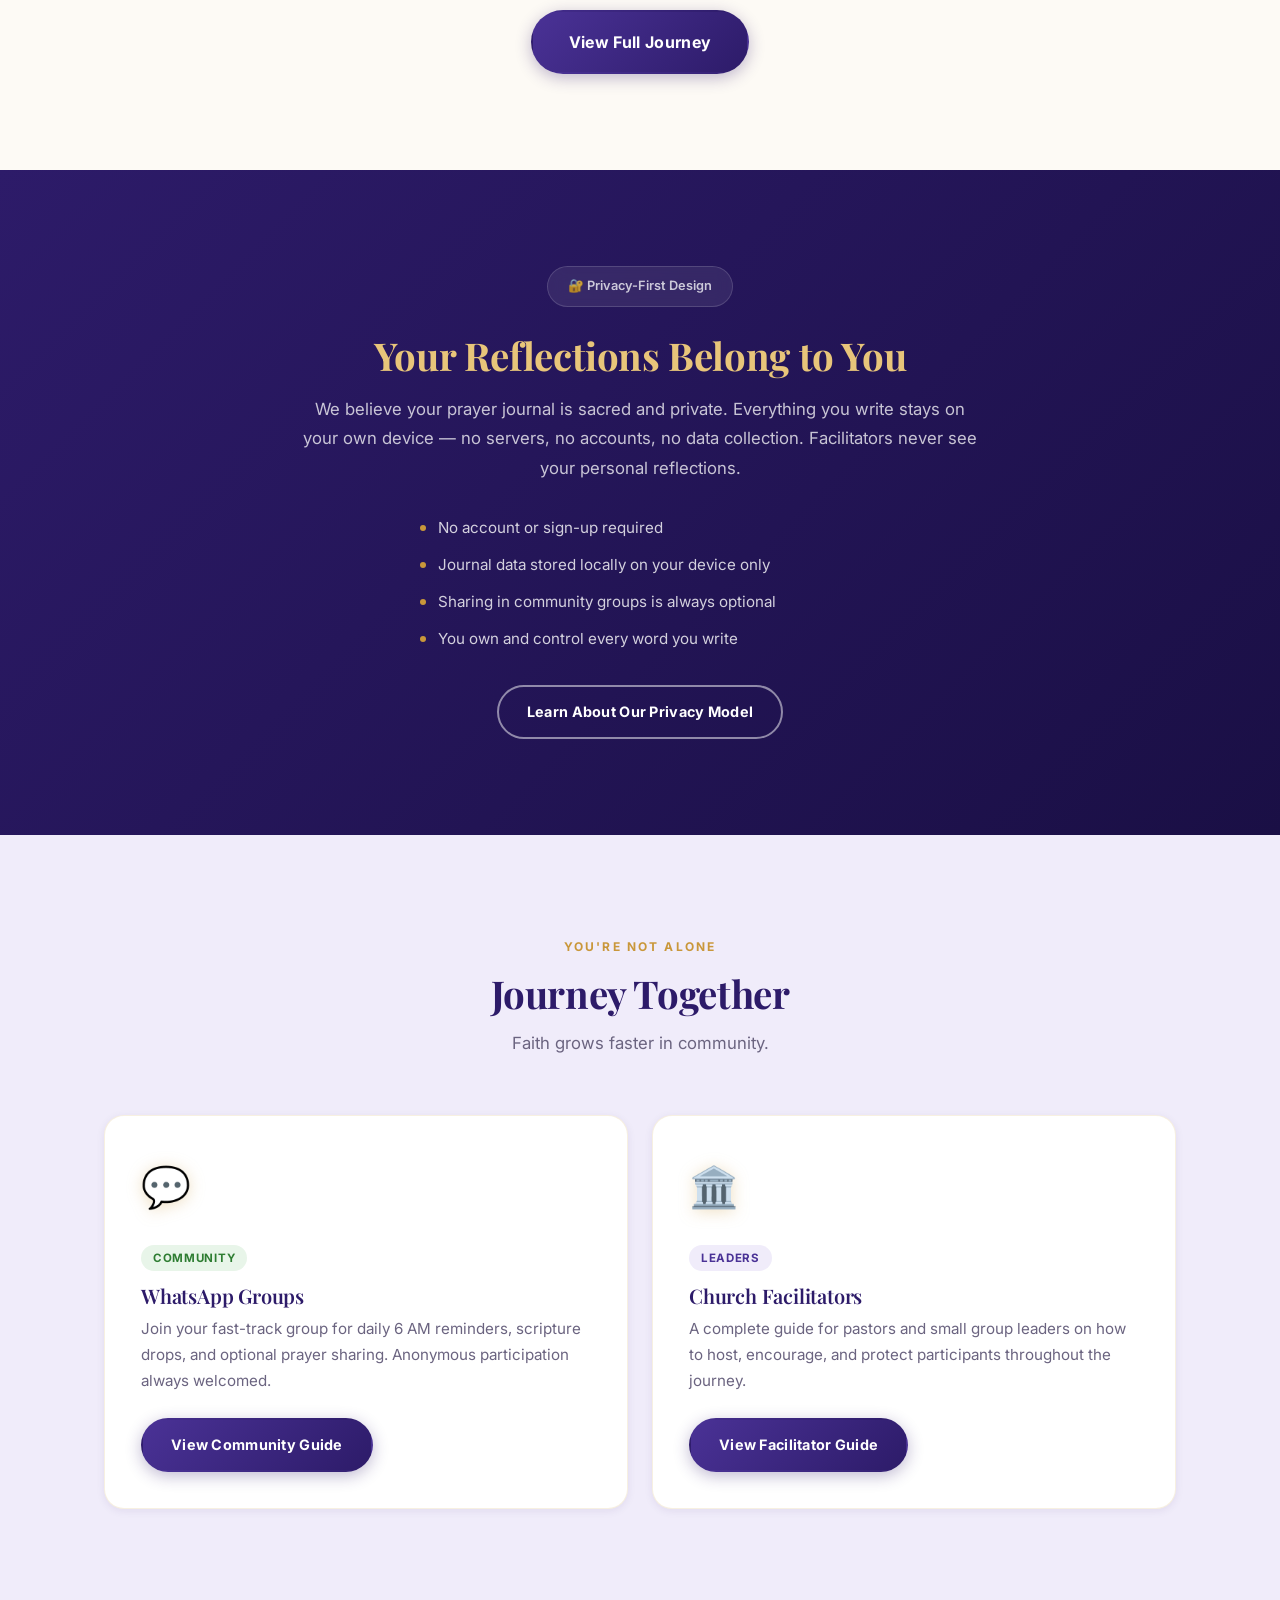
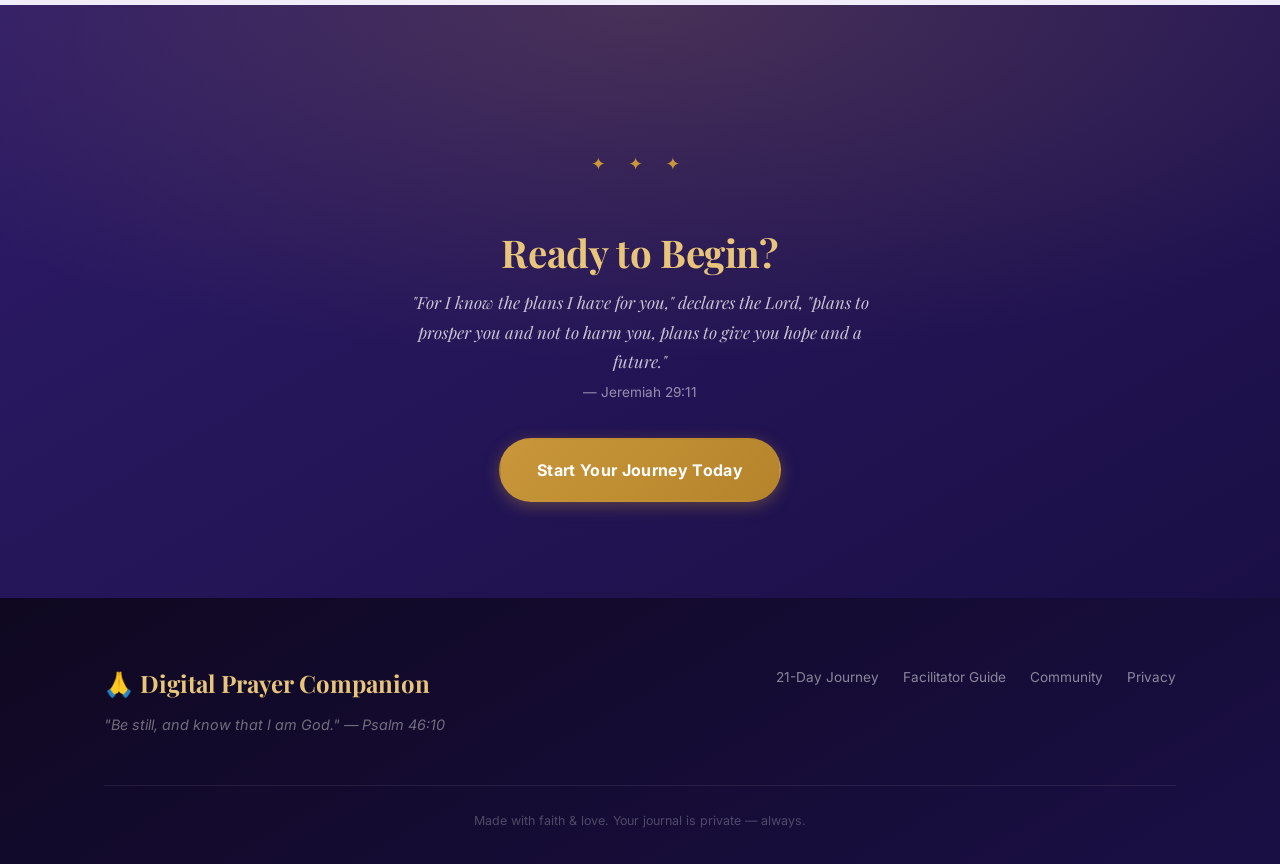
==== commit 3e8bff15: "Add files via upload" ====
--- a/index.html
+++ b/index.html
@@ -5,7 +5,7 @@
   <meta name="viewport" content="width=device-width, initial-scale=1.0" />
   <title>Digital Prayer Companion — A Guided Journey of Prayer, Reflection & Transformation</title>
   <meta name="description" content="Join a guided 3, 7, or 21-day prayer and fasting journey with daily scriptures, reflections, and private journaling." />
-  <link rel="stylesheet" href="css/style.css" />
+  <link rel="stylesheet" href="style.css" />
   <link rel="icon" href="data:image/svg+xml,<svg xmlns='http://www.w3.org/2000/svg' viewBox='0 0 100 100'><text y='.9em' font-size='90'>🙏</text></svg>" />
 </head>
 <body>
@@ -206,7 +206,7 @@
   </div>
 </footer>
 
-<script src="js/app.js"></script>
+<script src="app.js"></script>
 <script>
 const DAYS = [
   { num: 1,  title: "Surrender & Alignment",    emoji: "🤲" },
--- a/style.css
+++ b/style.css
@@ -0,0 +1,718 @@
+/* ── Google Fonts ───────────────────────────────────── */
+@import url('https://fonts.googleapis.com/css2?family=Playfair+Display:ital,wght@0,400;0,600;0,700;0,900;1,400;1,600&family=Inter:wght@300;400;500;600;700;800&display=swap');
+
+/* ── Reset & Base ───────────────────────────────────── */
+*, *::before, *::after { box-sizing: border-box; margin: 0; padding: 0; }
+
+:root {
+  --gold:         #c9973a;
+  --gold-light:   #e8c57a;
+  --gold-pale:    #fef6e4;
+  --purple:       #2d1b69;
+  --purple-mid:   #4a3296;
+  --purple-light: #7c5cbf;
+  --purple-pale:  #f0ecfa;
+  --cream:        #fdfaf5;
+  --text:         #1a1525;
+  --text-muted:   #6b6480;
+  --white:        #ffffff;
+  --border:       rgba(201,151,58,.15);
+  --shadow-sm:    0 2px 8px rgba(45,27,105,.08);
+  --shadow:       0 8px 32px rgba(45,27,105,.12);
+  --shadow-lg:    0 20px 60px rgba(45,27,105,.18);
+  --radius:       20px;
+  --radius-sm:    12px;
+  --radius-xs:    8px;
+  --serif:        'Playfair Display', Georgia, serif;
+  --sans:         'Inter', system-ui, -apple-system, sans-serif;
+  --transition:   all .25s cubic-bezier(.4,0,.2,1);
+}
+
+html { scroll-behavior: smooth; }
+
+body {
+  font-family: var(--sans);
+  color: var(--text);
+  background: var(--cream);
+  line-height: 1.75;
+  font-size: 1rem;
+  -webkit-font-smoothing: antialiased;
+}
+
+/* ── Typography ─────────────────────────────────────── */
+h1, h2, h3, h4 {
+  font-family: var(--serif);
+  line-height: 1.25;
+  color: var(--purple);
+  letter-spacing: -.01em;
+}
+h1 { font-size: clamp(2.2rem, 5vw, 3.6rem); font-weight: 900; }
+h2 { font-size: clamp(1.6rem, 3.5vw, 2.4rem); font-weight: 700; }
+h3 { font-size: 1.25rem; font-weight: 600; }
+h4 { font-size: 1.05rem; font-weight: 600; }
+p  { color: var(--text-muted); font-weight: 400; }
+
+a { color: var(--gold); text-decoration: none; transition: var(--transition); }
+a:hover { color: var(--purple); }
+
+/* ── Layout ─────────────────────────────────────────── */
+.container { max-width: 1120px; margin: 0 auto; padding: 0 1.5rem; }
+.section    { padding: 6rem 0; }
+.section--alt  { background: var(--purple-pale); }
+.section--dark {
+  background: linear-gradient(135deg, var(--purple) 0%, #1a0f45 100%);
+  color: var(--white);
+}
+.section--dark h2, .section--dark h3 { color: var(--gold-light); }
+.section--dark p { color: rgba(255,255,255,.75); }
+
+/* ── Navigation ─────────────────────────────────────── */
+.nav {
+  position: sticky; top: 0; z-index: 100;
+  background: rgba(253,250,245,.92);
+  backdrop-filter: blur(20px);
+  -webkit-backdrop-filter: blur(20px);
+  border-bottom: 1px solid var(--border);
+  padding: 1rem 0;
+  transition: var(--transition);
+}
+.nav.scrolled { box-shadow: var(--shadow-sm); }
+.nav__inner {
+  display: flex; align-items: center;
+  justify-content: space-between; gap: 1rem;
+}
+.nav__logo {
+  font-family: var(--serif);
+  font-size: 1.2rem; font-weight: 700;
+  color: var(--purple);
+  display: flex; align-items: center; gap: .5rem;
+}
+.nav__logo .logo-dot { color: var(--gold); }
+.nav__links {
+  display: flex; gap: 1.75rem;
+  list-style: none; align-items: center;
+}
+.nav__links a {
+  color: var(--text); font-size: .88rem;
+  font-weight: 600; letter-spacing: .01em;
+  position: relative; padding-bottom: 2px;
+}
+.nav__links a::after {
+  content: ''; position: absolute;
+  bottom: 0; left: 0; width: 0; height: 2px;
+  background: var(--gold); border-radius: 2px;
+  transition: width .25s ease;
+}
+.nav__links a:hover { color: var(--purple); }
+.nav__links a:hover::after { width: 100%; }
+.nav__toggle {
+  display: none; background: none; border: none;
+  cursor: pointer; font-size: 1.4rem; color: var(--purple);
+  line-height: 1;
+}
+
+/* ── Buttons ────────────────────────────────────────── */
+.btn {
+  display: inline-flex; align-items: center; justify-content: center;
+  gap: .4rem; padding: .8rem 1.75rem;
+  border-radius: 50px; font-weight: 700;
+  font-size: .9rem; letter-spacing: .02em;
+  cursor: pointer; border: 2px solid transparent;
+  transition: var(--transition); font-family: var(--sans);
+  white-space: nowrap;
+}
+.btn--primary {
+  background: linear-gradient(135deg, var(--gold) 0%, #b5832a 100%);
+  color: var(--white); box-shadow: 0 4px 16px rgba(201,151,58,.35);
+}
+.btn--primary:hover {
+  transform: translateY(-2px);
+  box-shadow: 0 8px 24px rgba(201,151,58,.45);
+  color: var(--white);
+}
+.btn--outline {
+  background: transparent; color: var(--white);
+  border-color: rgba(255,255,255,.5);
+}
+.btn--outline:hover {
+  background: rgba(255,255,255,.1);
+  border-color: var(--white); color: var(--white);
+}
+.btn--ghost {
+  background: transparent;
+  color: var(--purple);
+  border-color: rgba(45,27,105,.2);
+}
+.btn--ghost:hover {
+  background: var(--purple-pale);
+  border-color: var(--purple-mid);
+  color: var(--purple);
+}
+.btn--purple {
+  background: linear-gradient(135deg, var(--purple-mid) 0%, var(--purple) 100%);
+  color: var(--white); box-shadow: 0 4px 16px rgba(45,27,105,.3);
+}
+.btn--purple:hover {
+  transform: translateY(-2px);
+  box-shadow: 0 8px 24px rgba(45,27,105,.4);
+  color: var(--white);
+}
+.btn--lg { padding: 1rem 2.25rem; font-size: 1rem; }
+.btn--sm { padding: .5rem 1.2rem; font-size: .82rem; }
+
+/* ── Hero ───────────────────────────────────────────── */
+.hero {
+  position: relative; overflow: hidden;
+  background: linear-gradient(150deg, #1a0f45 0%, var(--purple) 45%, #4a3296 75%, #7c5cbf 100%);
+  color: var(--white);
+  padding: 7rem 0 6rem;
+  text-align: center;
+}
+.hero__bg {
+  position: absolute; inset: 0; pointer-events: none;
+  background:
+    radial-gradient(ellipse 80% 60% at 50% -10%, rgba(201,151,58,.18) 0%, transparent 60%),
+    radial-gradient(ellipse 40% 40% at 80% 80%, rgba(124,92,191,.3) 0%, transparent 50%);
+}
+.hero__particles {
+  position: absolute; inset: 0; pointer-events: none; overflow: hidden;
+}
+.hero__particles span {
+  position: absolute; width: 2px; height: 2px;
+  background: rgba(232,197,122,.6); border-radius: 50%;
+  animation: float linear infinite;
+}
+.hero__particles span:nth-child(1)  { left: 10%; animation-duration: 8s;  animation-delay: 0s;   top: 20%; }
+.hero__particles span:nth-child(2)  { left: 20%; animation-duration: 12s; animation-delay: 2s;   top: 60%; }
+.hero__particles span:nth-child(3)  { left: 35%; animation-duration: 10s; animation-delay: 1s;   top: 80%; }
+.hero__particles span:nth-child(4)  { left: 55%; animation-duration: 9s;  animation-delay: 3s;   top: 30%; }
+.hero__particles span:nth-child(5)  { left: 70%; animation-duration: 11s; animation-delay: .5s;  top: 70%; }
+.hero__particles span:nth-child(6)  { left: 85%; animation-duration: 7s;  animation-delay: 1.5s; top: 15%; }
+.hero__particles span:nth-child(7)  { left: 45%; animation-duration: 13s; animation-delay: 4s;   top: 50%; width:3px; height:3px; }
+.hero__particles span:nth-child(8)  { left: 60%; animation-duration: 9s;  animation-delay: 2.5s; top: 90%; }
+.hero__particles span:nth-child(9)  { left: 5%;  animation-duration: 14s; animation-delay: .8s;  top: 45%; }
+.hero__particles span:nth-child(10) { left: 90%; animation-duration: 8s;  animation-delay: 3.5s; top: 55%; }
+@keyframes float {
+  0%   { transform: translateY(0) scale(1);   opacity: 0; }
+  10%  { opacity: 1; }
+  90%  { opacity: .6; }
+  100% { transform: translateY(-80px) scale(1.5); opacity: 0; }
+}
+.hero__content { position: relative; z-index: 1; }
+.hero__eyebrow {
+  display: inline-flex; align-items: center; gap: .5rem;
+  color: var(--gold-light); font-size: .8rem;
+  font-weight: 700; letter-spacing: .2em; text-transform: uppercase;
+  margin-bottom: 1.25rem;
+}
+.hero__eyebrow::before, .hero__eyebrow::after {
+  content: ''; display: block; width: 28px; height: 1px;
+  background: var(--gold-light); opacity: .6;
+}
+.hero h1 {
+  color: var(--white);
+  text-shadow: 0 2px 20px rgba(0,0,0,.2);
+  margin-bottom: 1rem;
+}
+.hero h1 em { font-style: italic; color: var(--gold-light); }
+.hero__sub {
+  font-family: var(--serif); font-style: italic;
+  font-size: 1.2rem; color: rgba(255,255,255,.8);
+  margin-bottom: 1.5rem; font-weight: 400;
+}
+.hero__desc {
+  max-width: 580px; margin: 0 auto 2.5rem;
+  color: rgba(255,255,255,.7); font-size: 1.05rem; line-height: 1.8;
+}
+.hero__actions { display: flex; gap: 1rem; justify-content: center; flex-wrap: wrap; }
+.hero__scroll {
+  position: absolute; bottom: 2rem; left: 50%; transform: translateX(-50%);
+  color: rgba(255,255,255,.4); font-size: .75rem; letter-spacing: .1em;
+  text-transform: uppercase; display: flex; flex-direction: column;
+  align-items: center; gap: .4rem;
+}
+.hero__scroll::after {
+  content: ''; width: 1px; height: 32px;
+  background: linear-gradient(to bottom, rgba(255,255,255,.4), transparent);
+  animation: scrollPulse 2s ease-in-out infinite;
+}
+@keyframes scrollPulse { 0%,100% { opacity: .4; } 50% { opacity: 1; } }
+
+/* ── Stats Bar ──────────────────────────────────────── */
+.stats-bar {
+  background: var(--white);
+  border-bottom: 1px solid var(--border);
+  padding: 0;
+}
+.stats-bar__inner {
+  display: flex; justify-content: center;
+  align-items: stretch; flex-wrap: wrap;
+}
+.stat-item {
+  display: flex; flex-direction: column;
+  align-items: center; justify-content: center;
+  padding: 2rem 3rem; text-align: center;
+  border-right: 1px solid var(--border);
+  flex: 1; min-width: 140px;
+}
+.stat-item:last-child { border-right: none; }
+.stat-item__num {
+  font-family: var(--serif); font-size: 2.4rem;
+  font-weight: 900; line-height: 1;
+  background: linear-gradient(135deg, var(--gold), var(--purple-mid));
+  -webkit-background-clip: text; -webkit-text-fill-color: transparent;
+  background-clip: text;
+}
+.stat-item__label {
+  font-size: .78rem; font-weight: 600;
+  color: var(--text-muted); text-transform: uppercase;
+  letter-spacing: .08em; margin-top: .35rem;
+}
+
+/* ── Section Headers ────────────────────────────────── */
+.section-header {
+  text-align: center; margin-bottom: 3.5rem;
+}
+.section-header__eyebrow {
+  display: inline-block; font-size: .75rem; font-weight: 700;
+  letter-spacing: .18em; text-transform: uppercase;
+  color: var(--gold); margin-bottom: .75rem;
+}
+.section-header h2 { margin-bottom: .75rem; }
+.section-header p { font-size: 1.05rem; max-width: 520px; margin: 0 auto; }
+
+/* ── Cards ──────────────────────────────────────────── */
+.cards { display: grid; gap: 1.5rem; }
+.cards--3 { grid-template-columns: repeat(auto-fit, minmax(300px, 1fr)); }
+.cards--2 { grid-template-columns: repeat(auto-fit, minmax(340px, 1fr)); }
+
+.card {
+  background: var(--white);
+  border-radius: var(--radius);
+  padding: 2.25rem;
+  box-shadow: var(--shadow-sm);
+  transition: var(--transition);
+  border: 1px solid var(--border);
+  position: relative; overflow: hidden;
+}
+.card::before {
+  content: ''; position: absolute;
+  top: 0; left: 0; right: 0; height: 3px;
+  background: linear-gradient(90deg, var(--gold), var(--purple-light));
+  opacity: 0; transition: opacity .25s;
+}
+.card:hover { transform: translateY(-6px); box-shadow: var(--shadow-lg); }
+.card:hover::before { opacity: 1; }
+.card__icon {
+  font-size: 2.5rem; margin-bottom: 1.25rem; display: block;
+  filter: drop-shadow(0 2px 8px rgba(201,151,58,.3));
+}
+.card__tag {
+  display: inline-block; padding: .2rem .75rem;
+  border-radius: 50px; font-size: .72rem; font-weight: 700;
+  letter-spacing: .06em; text-transform: uppercase; margin-bottom: .75rem;
+}
+.tag--gold   { background: var(--gold-pale); color: #8a5c0a; }
+.tag--purple { background: var(--purple-pale); color: var(--purple-mid); }
+.tag--green  { background: #e8f5e9; color: #2e7d32; }
+.card h3 { margin-bottom: .5rem; }
+.card > p { font-size: .95rem; margin-bottom: 1.5rem; line-height: 1.7; }
+
+/* ── Fast Track Cards ───────────────────────────────── */
+.track-card {
+  border-radius: var(--radius);
+  padding: 3rem 2.25rem 2.5rem;
+  color: var(--white);
+  position: relative; overflow: hidden;
+  text-align: center; cursor: pointer;
+  transition: var(--transition);
+  text-decoration: none; display: block;
+  box-shadow: var(--shadow);
+}
+.track-card::after {
+  content: ''; position: absolute; inset: 0;
+  background: radial-gradient(ellipse at top, rgba(255,255,255,.15), transparent 60%);
+  pointer-events: none;
+}
+.track-card:hover { transform: translateY(-8px) scale(1.01); color: var(--white); }
+.track-card--3  { background: linear-gradient(150deg, #2d6a4f 0%, #1b4332 100%); }
+.track-card--7  { background: linear-gradient(150deg, var(--purple-mid) 0%, var(--purple) 100%); }
+.track-card--21 { background: linear-gradient(150deg, #c9973a 0%, #7d4e0f 100%); }
+.track-card__days {
+  font-family: var(--serif); font-size: 5rem; font-weight: 900;
+  line-height: 1; margin-bottom: .25rem;
+  text-shadow: 0 4px 20px rgba(0,0,0,.2);
+}
+.track-card__label { font-size: 1.15rem; font-weight: 700; margin-bottom: .5rem; }
+.track-card__desc  { font-size: .9rem; opacity: .85; line-height: 1.6; margin-bottom: 1.5rem; }
+.track-card__cta {
+  display: inline-block; padding: .55rem 1.5rem;
+  border-radius: 50px; background: rgba(255,255,255,.18);
+  font-size: .82rem; font-weight: 700;
+  border: 1px solid rgba(255,255,255,.35);
+  transition: background .2s;
+  backdrop-filter: blur(8px);
+}
+.track-card:hover .track-card__cta { background: rgba(255,255,255,.28); }
+
+/* ── Journey Grid ───────────────────────────────────── */
+.journey-grid {
+  display: grid;
+  grid-template-columns: repeat(auto-fill, minmax(230px, 1fr));
+  gap: 1rem;
+}
+.day-card {
+  background: var(--white);
+  border-radius: var(--radius-sm);
+  padding: 1.1rem 1rem;
+  box-shadow: var(--shadow-sm);
+  display: flex; align-items: flex-start; gap: .75rem;
+  cursor: pointer; transition: var(--transition);
+  border: 2px solid transparent;
+  text-decoration: none;
+}
+.day-card:hover {
+  border-color: var(--gold);
+  transform: translateY(-3px);
+  box-shadow: 0 8px 24px rgba(201,151,58,.18);
+}
+.day-card__num {
+  font-size: .72rem; font-weight: 800; color: var(--gold);
+  background: var(--gold-pale); border-radius: 50%;
+  width: 2.1rem; height: 2.1rem;
+  display: flex; align-items: center; justify-content: center;
+  flex-shrink: 0; font-family: var(--sans);
+}
+.day-card__title {
+  font-size: .88rem; font-weight: 700; color: var(--purple); line-height: 1.3;
+}
+.day-card__sub { font-size: .75rem; color: var(--text-muted); margin-top: .15rem; }
+.day-card.done .day-card__num { background: #e8f5e9; color: #2e7d32; }
+.day-card.done { border-color: #a5d6a7; }
+
+/* ── Day Detail ─────────────────────────────────────── */
+.day-hero {
+  background: linear-gradient(150deg, var(--purple) 0%, #4a3296 100%);
+  color: var(--white); padding: 5rem 0 4rem; text-align: center;
+  position: relative; overflow: hidden;
+}
+.day-hero::before {
+  content: ''; position: absolute; inset: 0;
+  background: radial-gradient(ellipse 70% 50% at 50% 0%, rgba(201,151,58,.2), transparent);
+}
+.day-hero__content { position: relative; z-index: 1; }
+.day-hero h1 { color: var(--white); }
+.day-num-badge {
+  display: inline-block; background: var(--gold);
+  color: var(--white); font-weight: 800; font-size: .78rem;
+  padding: .3rem 1.1rem; border-radius: 50px;
+  margin-bottom: 1.1rem; letter-spacing: .06em; text-transform: uppercase;
+  box-shadow: 0 4px 12px rgba(201,151,58,.4);
+}
+.scripture-ref {
+  color: var(--gold-light); font-style: italic;
+  font-family: var(--serif); margin-top: .75rem; font-size: 1rem;
+}
+
+.day-content { max-width: 780px; margin: 0 auto; padding: 3.5rem 1.5rem; }
+
+.scripture-block {
+  background: linear-gradient(135deg, var(--purple-pale), #f5f0ff);
+  border-left: 4px solid var(--gold);
+  border-radius: 0 var(--radius-sm) var(--radius-sm) 0;
+  padding: 1.75rem 2rem;
+  margin: 2rem 0;
+  font-family: var(--serif); font-size: 1.1rem;
+  font-style: italic; color: var(--purple);
+  line-height: 1.9;
+  box-shadow: var(--shadow-sm);
+}
+.scripture-block cite {
+  display: block; font-style: normal;
+  font-size: .82rem; color: var(--gold); font-weight: 700;
+  margin-top: .75rem; font-family: var(--sans); letter-spacing: .04em;
+}
+
+.reflection-section { margin: 2.75rem 0; }
+.reflection-section h3 {
+  display: flex; align-items: center; gap: .6rem; margin-bottom: 1.1rem;
+}
+.reflection-section h3::before {
+  content: ''; display: block; width: 4px; height: 1.25rem;
+  background: linear-gradient(to bottom, var(--gold), var(--purple-light));
+  border-radius: 2px; flex-shrink: 0;
+}
+
+.prayer-prompts { list-style: none; display: flex; flex-direction: column; gap: .75rem; }
+.prayer-prompts li {
+  background: var(--white); border-radius: var(--radius-sm);
+  padding: 1rem 1.25rem 1rem 2rem;
+  box-shadow: var(--shadow-sm); position: relative; color: var(--text);
+  border-left: 3px solid var(--gold-pale); font-size: .95rem;
+  transition: var(--transition);
+}
+.prayer-prompts li:hover { border-left-color: var(--gold); transform: translateX(3px); }
+.prayer-prompts li::before {
+  content: '🙏'; position: absolute; left: .55rem; top: .85rem; font-size: .85rem;
+}
+
+.journal-area {
+  width: 100%; min-height: 150px;
+  border: 2px solid rgba(201,151,58,.2);
+  border-radius: var(--radius-sm);
+  padding: 1.1rem 1.25rem;
+  font-family: var(--sans); font-size: .95rem;
+  resize: vertical; transition: var(--transition);
+  background: var(--white); color: var(--text); line-height: 1.75;
+}
+.journal-area:focus {
+  outline: none; border-color: var(--gold);
+  box-shadow: 0 0 0 4px rgba(201,151,58,.1);
+}
+.journal-hint { font-size: .78rem; color: var(--text-muted); margin-top: .4rem; }
+
+.declaration-box {
+  background: linear-gradient(135deg, #f8f4ff, var(--purple-pale));
+  border: 1px solid rgba(124,92,191,.2);
+  border-radius: var(--radius); padding: 2rem;
+  margin: 2.25rem 0; text-align: center;
+  position: relative; overflow: hidden;
+}
+.declaration-box::before {
+  content: '✦'; position: absolute;
+  top: .75rem; right: 1rem;
+  font-size: 1.5rem; color: var(--gold); opacity: .25;
+}
+.declaration-box h4 { color: var(--purple); margin-bottom: .75rem; font-size: 1rem; }
+.declaration-box p {
+  font-family: var(--serif); font-size: 1.05rem;
+  font-style: italic; color: var(--purple-mid); line-height: 1.85;
+}
+
+.fasting-box {
+  background: linear-gradient(135deg, #fffbf0, var(--gold-pale));
+  border: 1px solid rgba(201,151,58,.25);
+  border-radius: var(--radius-sm); padding: 1.25rem 1.5rem; margin: 1.5rem 0;
+}
+.fasting-box__label {
+  font-size: .72rem; font-weight: 800; color: var(--gold);
+  letter-spacing: .1em; text-transform: uppercase; margin-bottom: .35rem;
+}
+.fasting-box p { font-size: .95rem; color: var(--text); }
+
+.complete-btn {
+  display: block; width: 100%; padding: 1.1rem;
+  background: linear-gradient(135deg, var(--gold) 0%, #b5832a 100%);
+  color: var(--white); border: none; border-radius: 50px;
+  font-size: 1rem; font-weight: 700; cursor: pointer;
+  margin: 2rem 0; transition: var(--transition);
+  font-family: var(--sans); letter-spacing: .02em;
+  box-shadow: 0 4px 16px rgba(201,151,58,.35);
+}
+.complete-btn:hover { transform: translateY(-2px); box-shadow: 0 8px 24px rgba(201,151,58,.45); }
+.complete-btn.done {
+  background: linear-gradient(135deg, #43a047, #2e7d32);
+  box-shadow: 0 4px 16px rgba(67,160,71,.3);
+}
+
+.day-nav {
+  display: flex; justify-content: space-between;
+  align-items: center; gap: 1rem;
+  margin-top: 3rem; padding-top: 2rem;
+  border-top: 1px solid var(--border); flex-wrap: wrap;
+}
+
+/* ── Progress Bar ───────────────────────────────────── */
+.progress-wrapper { margin: 1.5rem 0; }
+.progress-label {
+  display: flex; justify-content: space-between;
+  font-size: .82rem; font-weight: 600; color: var(--text-muted);
+  margin-bottom: .5rem;
+}
+.progress-bar {
+  height: 8px; background: var(--purple-pale);
+  border-radius: 50px; overflow: hidden;
+}
+.progress-fill {
+  height: 100%;
+  background: linear-gradient(90deg, var(--gold), var(--purple-light));
+  border-radius: 50px; transition: width .5s cubic-bezier(.4,0,.2,1);
+  position: relative;
+}
+.progress-fill::after {
+  content: ''; position: absolute; right: 0; top: 50%;
+  transform: translate(50%,-50%);
+  width: 12px; height: 12px;
+  background: var(--white); border: 2px solid var(--gold);
+  border-radius: 50%; box-shadow: 0 1px 4px rgba(0,0,0,.15);
+}
+
+/* ── Feature List ───────────────────────────────────── */
+.feature-list { list-style: none; display: flex; flex-direction: column; gap: .65rem; }
+.feature-list li {
+  display: flex; align-items: flex-start; gap: .75rem;
+  font-size: .95rem; color: var(--text-muted);
+}
+.feature-list li::before {
+  content: ''; width: 6px; height: 6px;
+  background: var(--gold); border-radius: 50%;
+  flex-shrink: 0; margin-top: .6rem;
+}
+
+/* ── Accordion ──────────────────────────────────────── */
+.accordion {
+  border-radius: var(--radius-sm); overflow: hidden;
+  border: 1px solid var(--border);
+  box-shadow: var(--shadow-sm);
+}
+.accordion__item + .accordion__item { border-top: 1px solid var(--border); }
+.accordion__trigger {
+  width: 100%; background: var(--white); border: none;
+  padding: 1.2rem 1.5rem; display: flex;
+  justify-content: space-between; align-items: center;
+  cursor: pointer; font-size: .95rem; font-weight: 600;
+  color: var(--purple); font-family: var(--sans); text-align: left;
+  transition: background .15s;
+}
+.accordion__trigger:hover { background: var(--purple-pale); }
+.accordion__trigger .arrow {
+  width: 24px; height: 24px; border-radius: 50%;
+  background: var(--gold-pale); display: flex; align-items: center;
+  justify-content: center; font-size: .65rem; color: var(--gold);
+  flex-shrink: 0; transition: transform .25s;
+}
+.accordion__item.open .accordion__trigger .arrow { transform: rotate(180deg); }
+.accordion__body {
+  display: none; padding: 1.25rem 1.5rem;
+  background: var(--cream); color: var(--text-muted);
+  font-size: .93rem; line-height: 1.8; border-top: 1px solid var(--border);
+}
+.accordion__item.open .accordion__body { display: block; }
+
+/* ── Table ──────────────────────────────────────────── */
+.table-wrap { overflow-x: auto; border-radius: var(--radius-sm); box-shadow: var(--shadow-sm); }
+table { width: 100%; border-collapse: collapse; background: var(--white); }
+thead { background: linear-gradient(135deg, var(--purple) 0%, var(--purple-mid) 100%); }
+th { color: var(--white); padding: .9rem 1.25rem; text-align: left; font-size: .82rem; font-weight: 700; letter-spacing: .04em; text-transform: uppercase; }
+td { padding: .85rem 1.25rem; border-bottom: 1px solid var(--border); font-size: .92rem; color: var(--text); }
+tr:last-child td { border-bottom: none; }
+tr:hover td { background: var(--purple-pale); }
+
+/* ── Footer ─────────────────────────────────────────── */
+.footer {
+  background: linear-gradient(150deg, #0f0820 0%, #1a0f45 100%);
+  color: rgba(255,255,255,.6);
+  padding: 4rem 0 2rem;
+}
+.footer__inner {
+  display: grid; grid-template-columns: 1fr auto;
+  gap: 2rem; align-items: start; margin-bottom: 3rem;
+}
+.footer__brand {}
+.footer__logo {
+  font-family: var(--serif); font-size: 1.5rem;
+  color: var(--gold-light); margin-bottom: .5rem; font-weight: 700;
+}
+.footer__tagline { font-style: italic; font-size: .9rem; color: rgba(255,255,255,.4); }
+.footer__links {
+  display: flex; gap: 1.5rem; flex-wrap: wrap;
+  list-style: none; align-items: center;
+}
+.footer__links a { color: rgba(255,255,255,.5); font-size: .85rem; transition: var(--transition); }
+.footer__links a:hover { color: var(--gold-light); }
+.footer__bottom {
+  border-top: 1px solid rgba(255,255,255,.08);
+  padding-top: 1.5rem; text-align: center;
+  font-size: .78rem; color: rgba(255,255,255,.25);
+}
+
+/* ── Toast ──────────────────────────────────────────── */
+.toast {
+  position: fixed; bottom: 2rem; right: 2rem;
+  background: var(--purple); color: var(--white);
+  padding: 1rem 1.5rem; border-radius: var(--radius-sm);
+  box-shadow: var(--shadow-lg); z-index: 400; font-size: .9rem;
+  display: flex; align-items: center; gap: .75rem;
+  transform: translateY(5rem); opacity: 0;
+  transition: all .35s cubic-bezier(.4,0,.2,1);
+  max-width: 340px; font-family: var(--sans);
+}
+.toast.show { transform: translateY(0); opacity: 1; }
+.toast--success { background: #1b5e20; }
+.toast--info    { background: var(--purple); }
+
+/* ── Scroll Animations ──────────────────────────────── */
+.fade-up {
+  opacity: 0; transform: translateY(28px);
+  transition: opacity .6s cubic-bezier(.4,0,.2,1), transform .6s cubic-bezier(.4,0,.2,1);
+}
+.fade-up.visible { opacity: 1; transform: translateY(0); }
+.fade-up:nth-child(2) { transition-delay: .1s; }
+.fade-up:nth-child(3) { transition-delay: .2s; }
+.fade-up:nth-child(4) { transition-delay: .3s; }
+
+/* ── How It Works Steps ─────────────────────────────── */
+.steps { display: grid; grid-template-columns: repeat(auto-fit, minmax(260px,1fr)); gap: 1.5rem; }
+.step {
+  text-align: center; padding: 2.5rem 2rem;
+  background: var(--white); border-radius: var(--radius);
+  box-shadow: var(--shadow-sm); border: 1px solid var(--border);
+  position: relative; transition: var(--transition);
+}
+.step:hover { transform: translateY(-5px); box-shadow: var(--shadow); }
+.step__num {
+  width: 52px; height: 52px; border-radius: 50%;
+  background: linear-gradient(135deg, var(--gold) 0%, #b5832a 100%);
+  color: var(--white); font-size: 1.2rem; font-weight: 900;
+  display: flex; align-items: center; justify-content: center;
+  margin: 0 auto 1.25rem; font-family: var(--serif);
+  box-shadow: 0 4px 12px rgba(201,151,58,.35);
+}
+.step__icon { font-size: 2rem; margin-bottom: 1rem; display: block; }
+.step h3 { margin-bottom: .5rem; }
+
+/* ── Privacy CTA ────────────────────────────────────── */
+.privacy-badge {
+  display: inline-flex; align-items: center; gap: .5rem;
+  background: rgba(255,255,255,.08); border: 1px solid rgba(255,255,255,.15);
+  border-radius: 50px; padding: .5rem 1.25rem;
+  font-size: .8rem; font-weight: 600; color: rgba(255,255,255,.75);
+  margin-bottom: 1.5rem; backdrop-filter: blur(8px);
+}
+
+/* ── Divider ────────────────────────────────────────── */
+.ornament {
+  text-align: center; color: var(--gold);
+  font-size: 1.1rem; letter-spacing: .5em;
+  margin: 3rem 0; opacity: .5;
+}
+
+/* ── Responsive ─────────────────────────────────────── */
+@media (max-width: 768px) {
+  .nav__links { display: none; flex-direction: column; gap: .5rem; position: absolute; top: 100%; left: 0; right: 0; background: var(--white); padding: 1.25rem 1.5rem; border-bottom: 1px solid var(--border); box-shadow: var(--shadow); }
+  .nav__links.open { display: flex; }
+  .nav__toggle { display: block; }
+  .nav { position: relative; }
+  .hero { padding: 5rem 0 4rem; }
+  .hero__scroll { display: none; }
+  .stat-item { padding: 1.5rem; }
+  .footer__inner { grid-template-columns: 1fr; }
+  .footer__links { gap: 1rem; }
+  .day-nav { flex-direction: column; }
+  .day-nav .btn { width: 100%; text-align: center; }
+}
+@media (max-width: 520px) {
+  .journey-grid { grid-template-columns: 1fr 1fr; }
+  .cards--3 { grid-template-columns: 1fr; }
+  .track-card__days { font-size: 4rem; }
+}
+
+/* ── Utility ────────────────────────────────────────── */
+.text-center { text-align: center; }
+.mb-1 { margin-bottom: 1rem; }
+.mb-2 { margin-bottom: 2rem; }
+.mb-3 { margin-bottom: 3rem; }
+.mt-1 { margin-top: 1rem; }
+.mt-2 { margin-top: 2rem; }
+.mt-3 { margin-top: 3rem; }
+.lead { font-size: 1.08rem; color: var(--text-muted); }
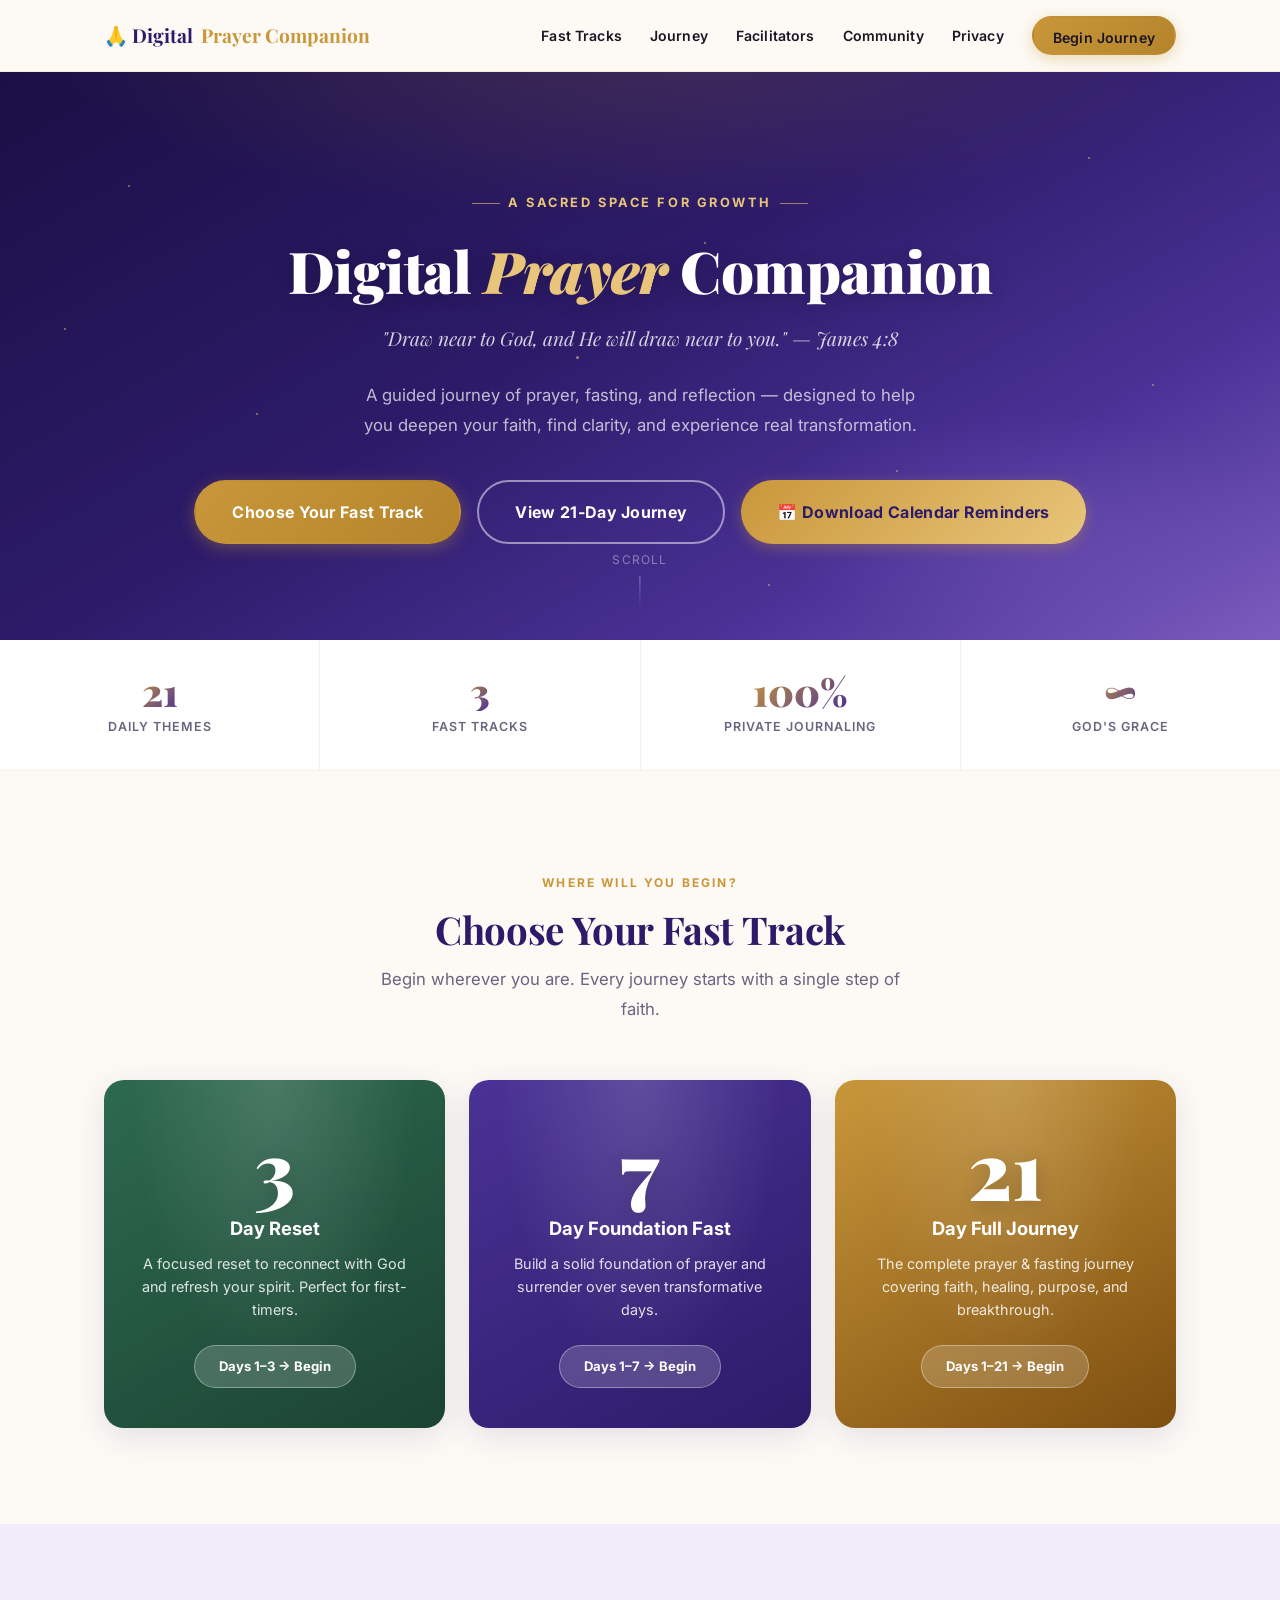
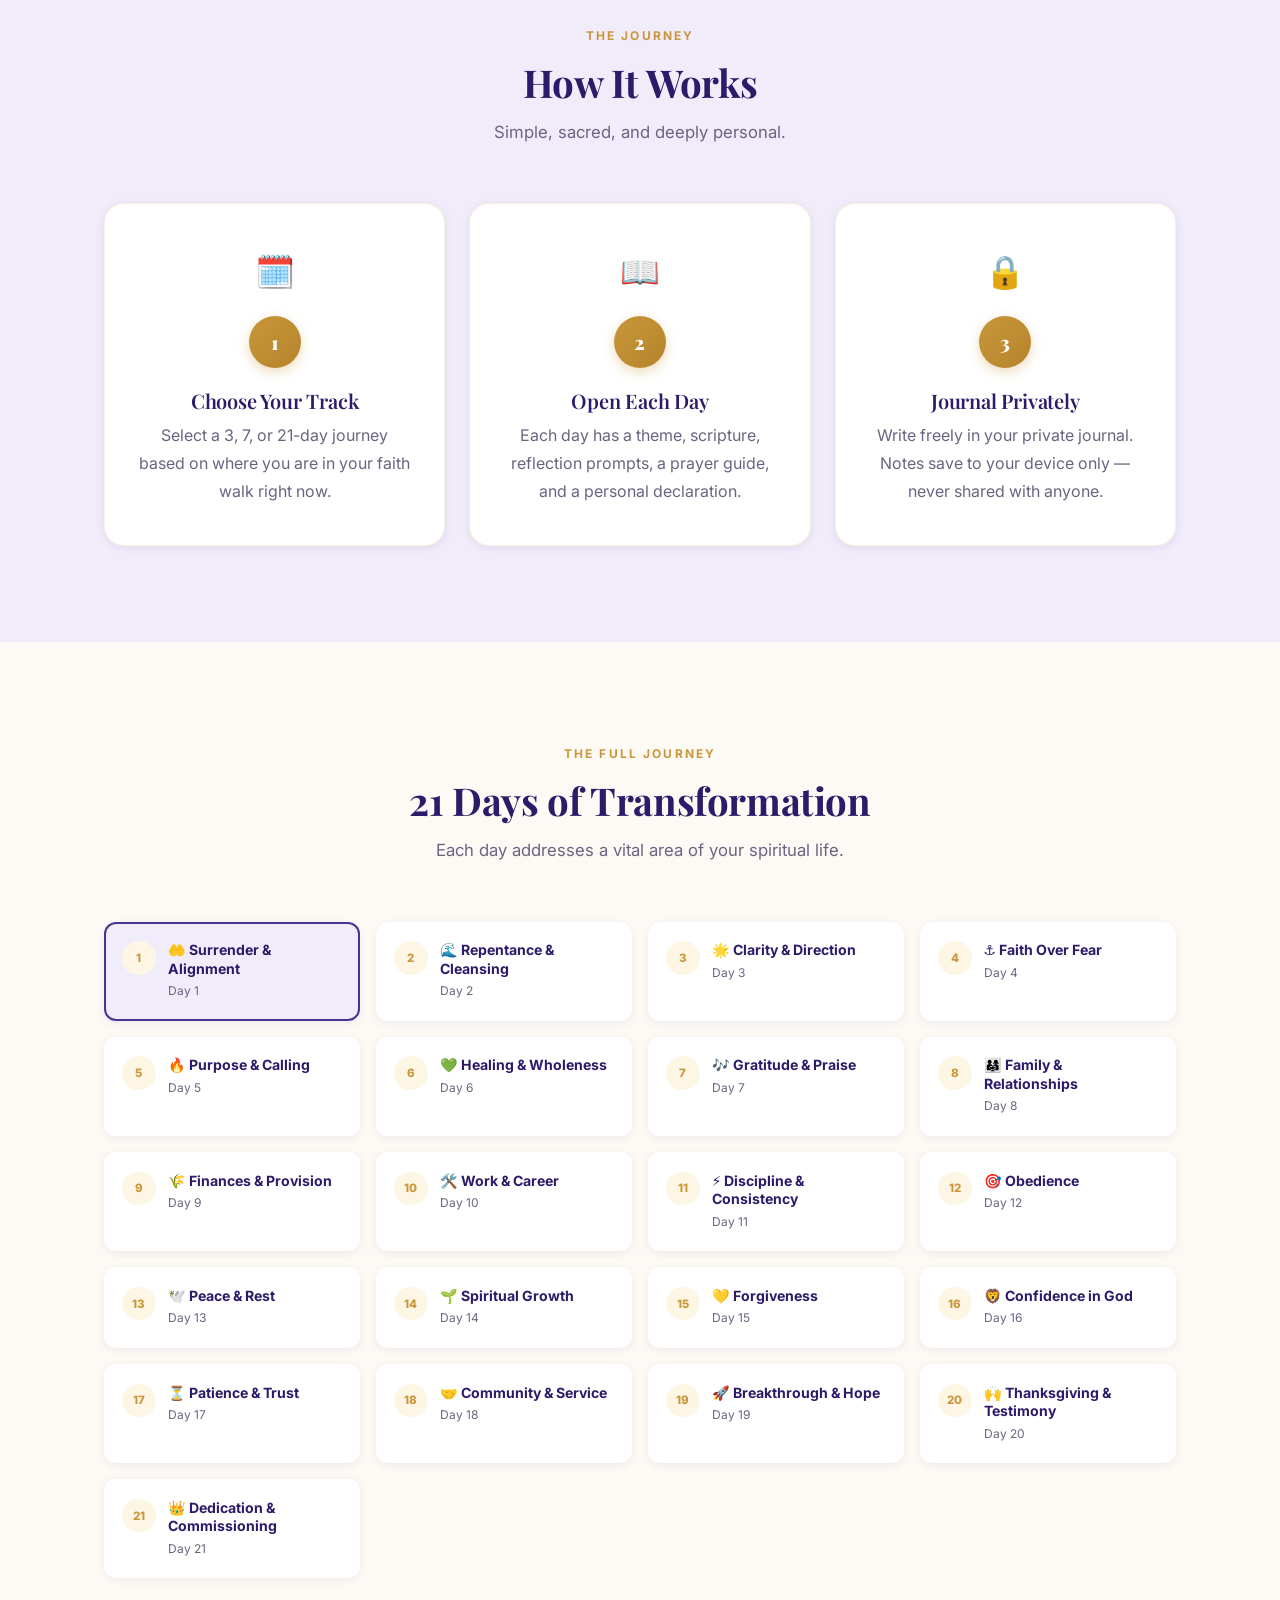
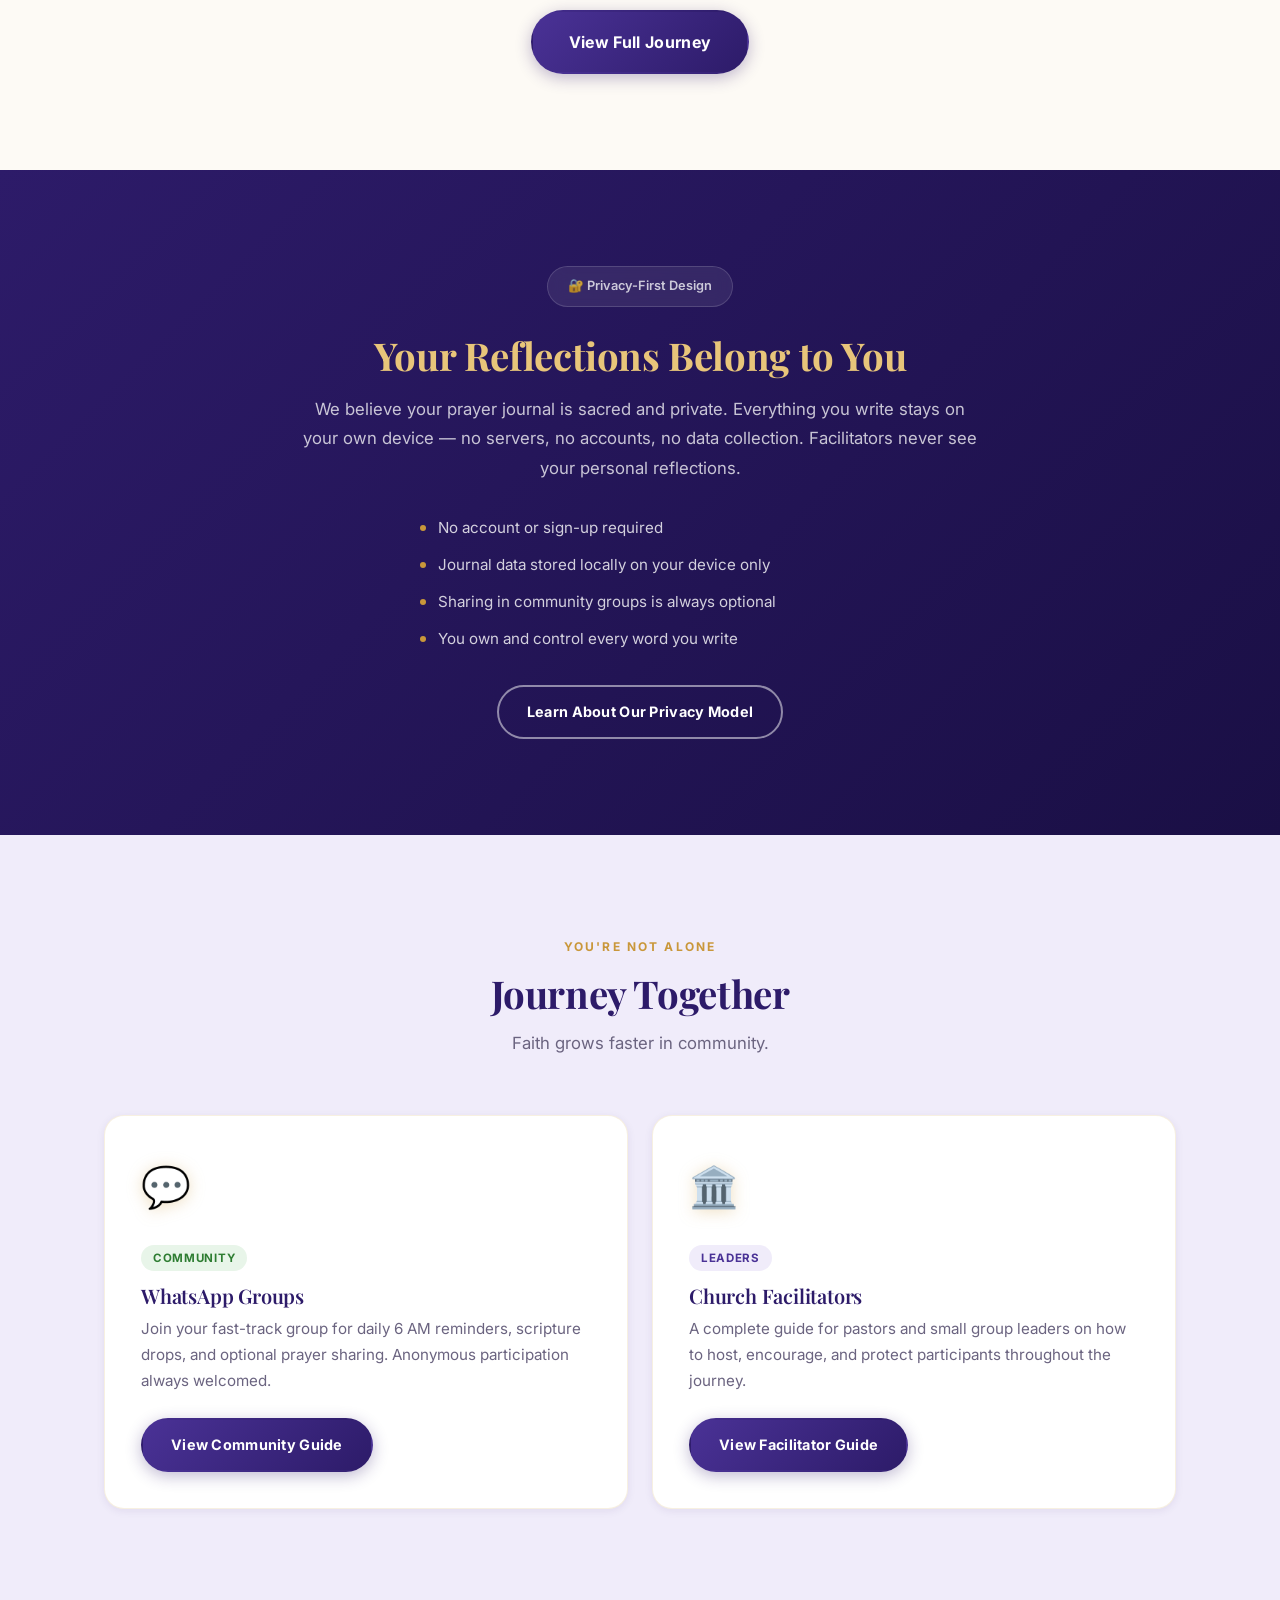
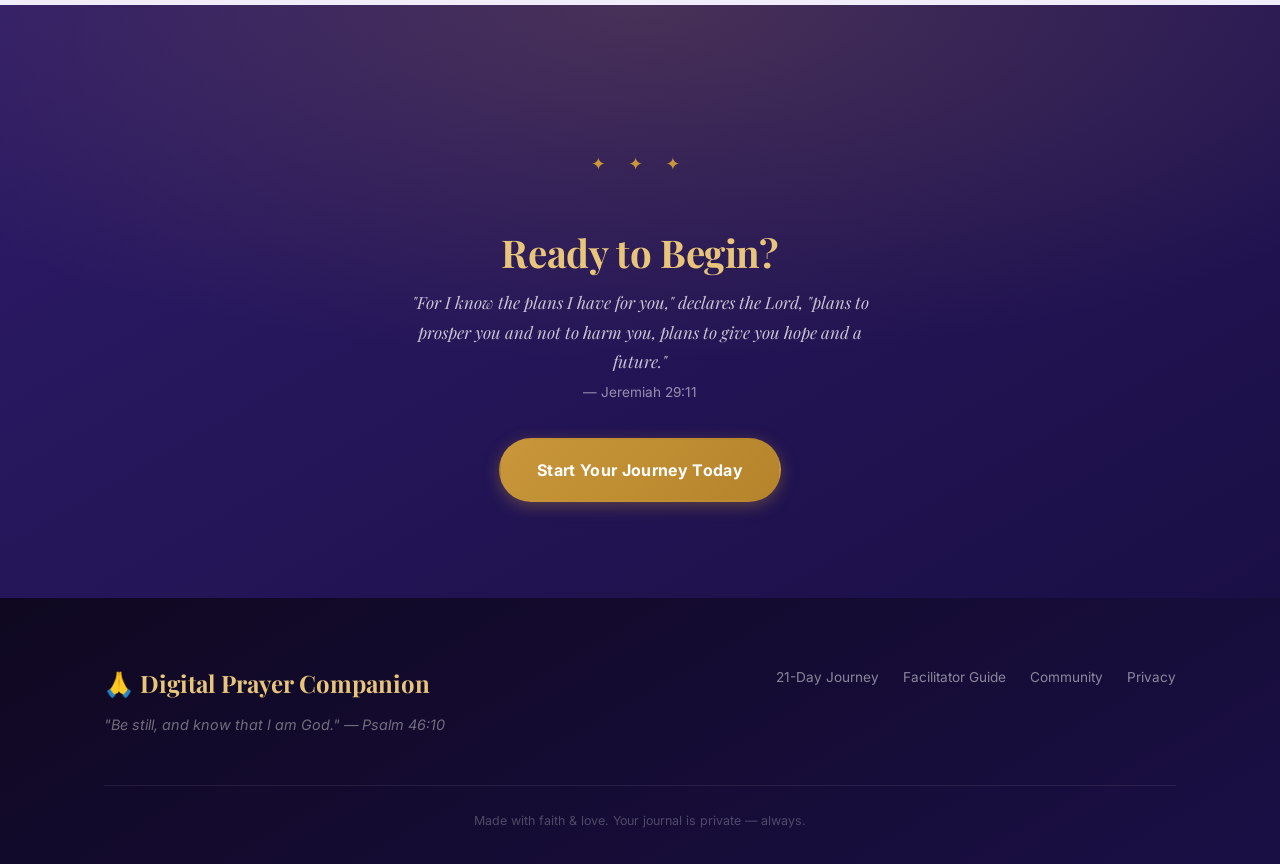
==== commit d0fffa2a: "Add files via upload replace files- includes analytics tracking" ====
--- a/index.html
+++ b/index.html
@@ -7,6 +7,14 @@
   <meta name="description" content="Join a guided 3, 7, or 21-day prayer and fasting journey with daily scriptures, reflections, and private journaling." />
   <link rel="stylesheet" href="style.css" />
   <link rel="icon" href="data:image/svg+xml,<svg xmlns='http://www.w3.org/2000/svg' viewBox='0 0 100 100'><text y='.9em' font-size='90'>🙏</text></svg>" />
+  <!-- Google Analytics 4 — replace G-XXXXXXXXXX with your Measurement ID -->
+  <script async src="https://www.googletagmanager.com/gtag/js?id=G-XXXXXXXXXX"></script>
+  <script>
+    window.dataLayer = window.dataLayer || [];
+    function gtag(){dataLayer.push(arguments);}
+    gtag('js', new Date());
+    gtag('config', 'G-XXXXXXXXXX');
+  </script>
 </head>
 <body>
 
@@ -40,6 +48,7 @@
     <div class="hero__actions">
       <a href="#fast-tracks" class="btn btn--primary btn--lg">Choose Your Fast Track</a>
       <a href="journey.html" class="btn btn--outline btn--lg">View 21-Day Journey</a>
+      <button class="btn btn--gold btn--lg" data-modal-open="calendar-modal">📅 Download Calendar Reminders</button>
     </div>
   </div>
   <div class="hero__scroll">Scroll</div>
@@ -206,7 +215,46 @@
   </div>
 </footer>
 
+<!-- ── Calendar Modal ── -->
+<div class="modal-overlay" id="calendar-modal">
+  <div class="modal">
+    <button class="modal__close" data-modal-close="calendar-modal" aria-label="Close">✕</button>
+    <div class="modal__icon">📅</div>
+    <h2 class="modal__title">Download Calendar Reminders</h2>
+    <p class="modal__desc">Get daily 6 AM prayer reminders added straight to your Google Calendar or Apple Calendar.</p>
+    <form id="calendar-form" class="cal-form" novalidate>
+      <div class="cal-form__row">
+        <label class="cal-form__label" for="cal-name">Your Name</label>
+        <input class="cal-form__input" id="cal-name" name="name" type="text" placeholder="e.g. Grace Johnson" required />
+      </div>
+      <div class="cal-form__row">
+        <label class="cal-form__label" for="cal-email">Email Address</label>
+        <input class="cal-form__input" id="cal-email" name="email" type="email" placeholder="your@email.com" required />
+      </div>
+      <div class="cal-form__row">
+        <label class="cal-form__label" for="cal-track">Fast Track</label>
+        <select class="cal-form__input" id="cal-track" name="track">
+          <option value="3">3-Day Reset</option>
+          <option value="7">7-Day Foundation Fast</option>
+          <option value="21" selected>21-Day Full Journey</option>
+        </select>
+      </div>
+      <div class="cal-form__row">
+        <label class="cal-form__label" for="cal-date">Start Date</label>
+        <input class="cal-form__input" id="cal-date" name="start_date" type="date" required />
+      </div>
+      <button type="submit" class="btn btn--primary btn--lg cal-submit-btn" style="width:100%;margin-top:.5rem">Download My Calendar</button>
+      <p class="cal-form__note">🔒 Your info is only used to personalise your calendar file. We never spam.</p>
+    </form>
+  </div>
+</div>
+
 <script src="app.js"></script>
+<script>
+// Set today as default start date
+const calDate = document.getElementById('cal-date');
+if (calDate) calDate.valueAsDate = new Date();
+</script>
 <script>
 const DAYS = [
   { num: 1,  title: "Surrender & Alignment",    emoji: "🤲" },
--- a/style.css
+++ b/style.css
@@ -707,6 +707,67 @@
   .track-card__days { font-size: 4rem; }
 }
 
+/* ── Gold button variant ────────────────────────────── */
+.btn--gold {
+  background: linear-gradient(135deg, var(--gold) 0%, #e8c57a 100%);
+  color: var(--purple);
+  font-weight: 700;
+  border: none;
+  box-shadow: 0 4px 14px rgba(201,151,58,.35);
+}
+.btn--gold:hover {
+  transform: translateY(-2px);
+  box-shadow: 0 8px 24px rgba(201,151,58,.45);
+  filter: brightness(1.05);
+}
+
+/* ── Modal ───────────────────────────────────────────── */
+.modal-overlay {
+  display: none;
+  position: fixed; inset: 0; z-index: 1000;
+  background: rgba(20,10,50,.65);
+  backdrop-filter: blur(6px);
+  align-items: center; justify-content: center;
+  padding: 1.5rem;
+}
+.modal-overlay.open { display: flex; }
+.modal {
+  background: var(--white);
+  border-radius: var(--radius);
+  padding: 2.5rem 2rem;
+  width: 100%; max-width: 480px;
+  position: relative;
+  box-shadow: var(--shadow-lg);
+  animation: modalIn .25s cubic-bezier(.34,1.56,.64,1);
+}
+@keyframes modalIn {
+  from { opacity: 0; transform: scale(.92) translateY(16px); }
+  to   { opacity: 1; transform: scale(1)  translateY(0); }
+}
+.modal__close {
+  position: absolute; top: 1rem; right: 1rem;
+  background: var(--purple-pale); border: none;
+  width: 32px; height: 32px; border-radius: 50%;
+  font-size: .95rem; cursor: pointer; color: var(--purple);
+  display: flex; align-items: center; justify-content: center;
+}
+.modal__close:hover { background: var(--purple); color: var(--white); }
+.modal__icon { font-size: 2.5rem; text-align: center; margin-bottom: .75rem; }
+.modal__title { text-align: center; font-size: 1.5rem; margin-bottom: .4rem; }
+.modal__desc { text-align: center; color: var(--text-muted); font-size: .92rem; margin-bottom: 1.5rem; }
+.cal-form__row { margin-bottom: 1rem; }
+.cal-form__label { display: block; font-size: .82rem; font-weight: 600; color: var(--purple); margin-bottom: .35rem; letter-spacing: .02em; }
+.cal-form__input {
+  width: 100%; padding: .7rem 1rem;
+  border: 1.5px solid var(--border);
+  border-radius: var(--radius-xs);
+  font-family: var(--sans); font-size: .95rem; color: var(--text);
+  background: var(--cream);
+  transition: var(--transition);
+}
+.cal-form__input:focus { outline: none; border-color: var(--purple-mid); background: var(--white); box-shadow: 0 0 0 3px rgba(74,50,150,.12); }
+.cal-form__note { text-align: center; font-size: .78rem; color: var(--text-muted); margin-top: .75rem; }
+
 /* ── Utility ────────────────────────────────────────── */
 .text-center { text-align: center; }
 .mb-1 { margin-bottom: 1rem; }
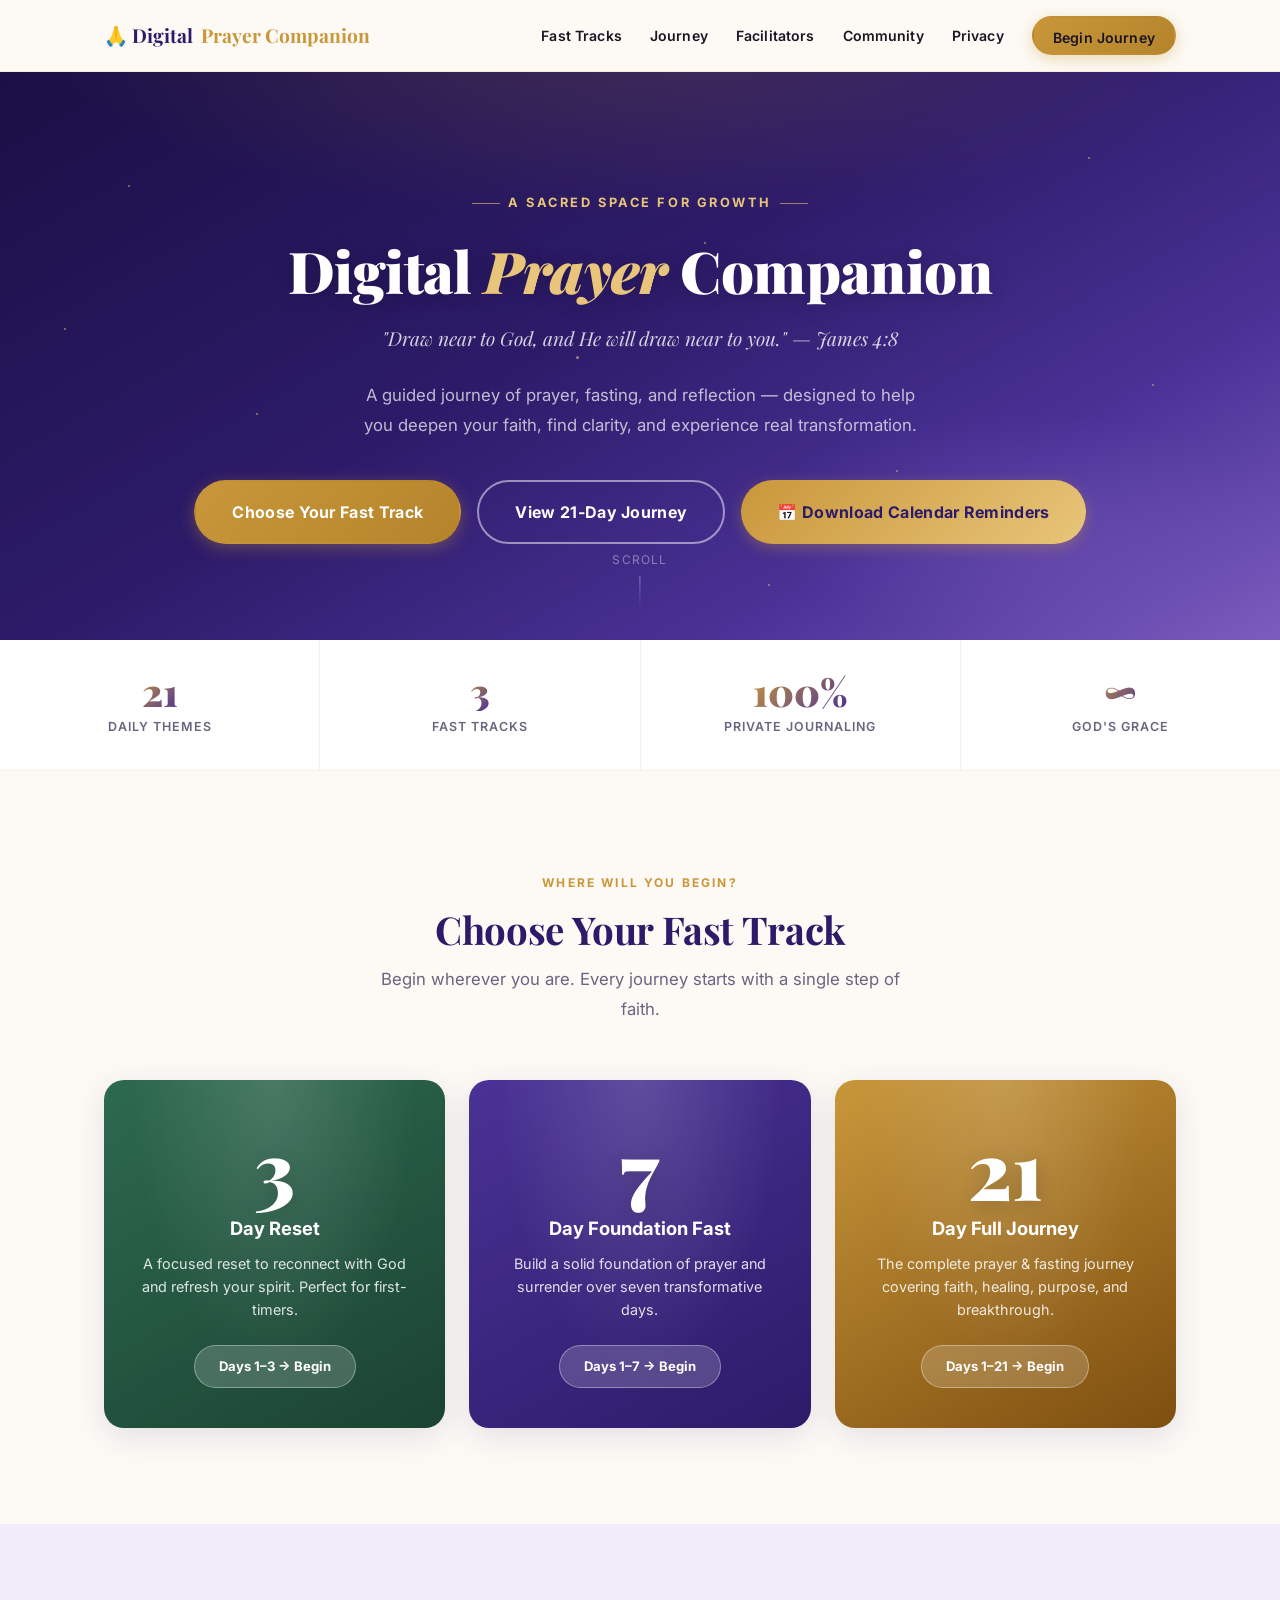
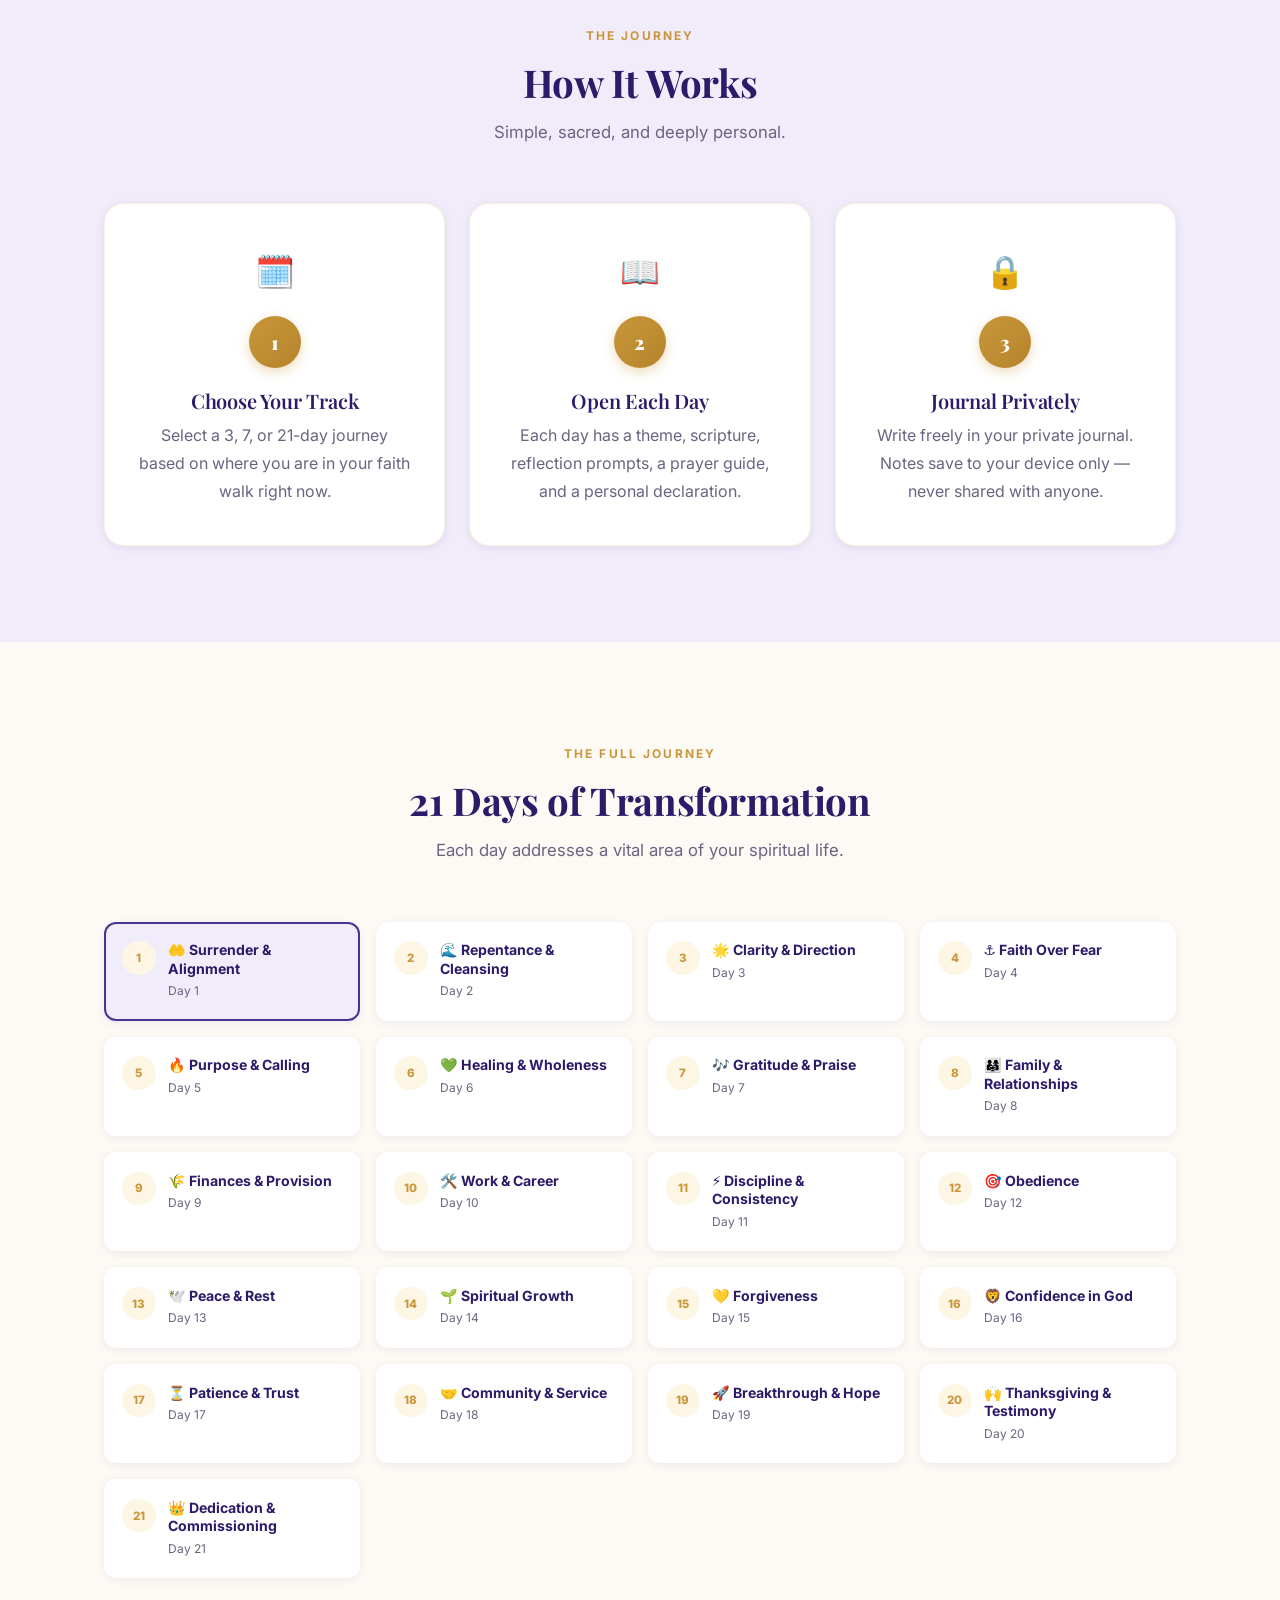
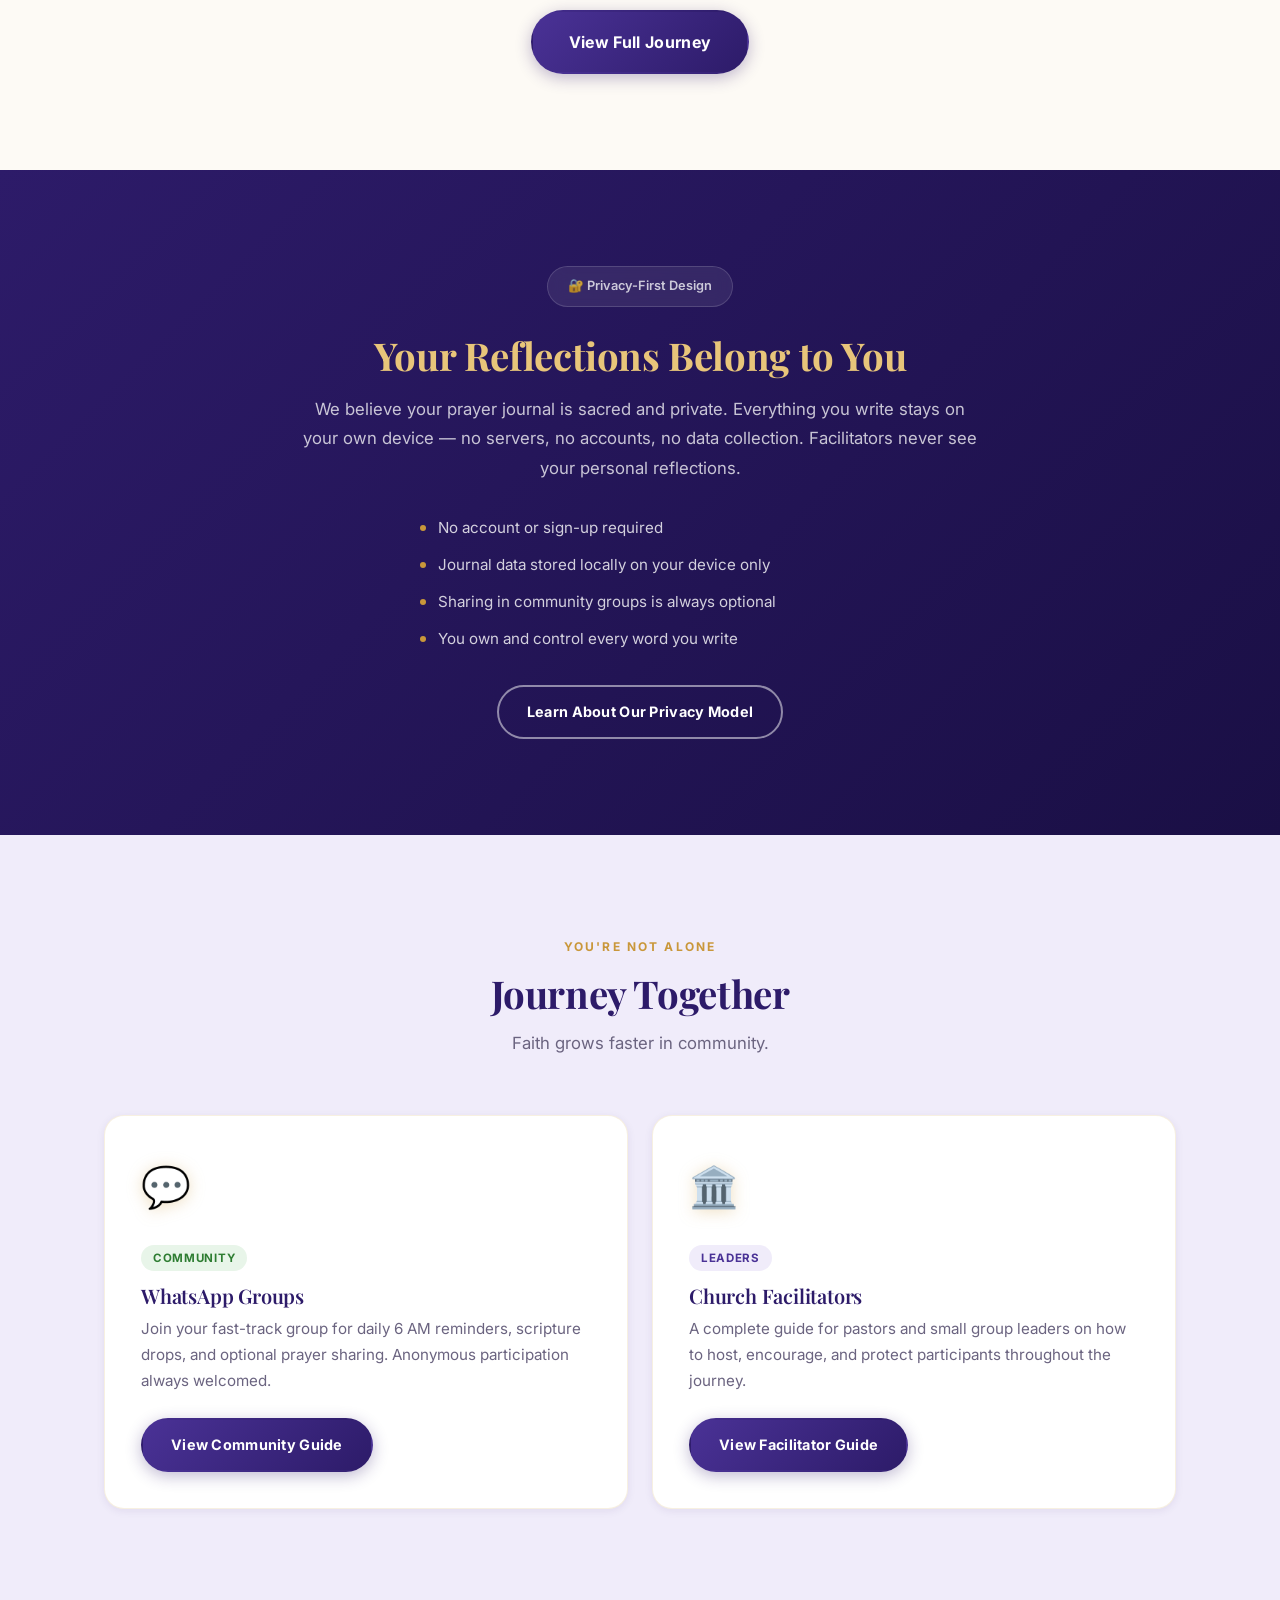
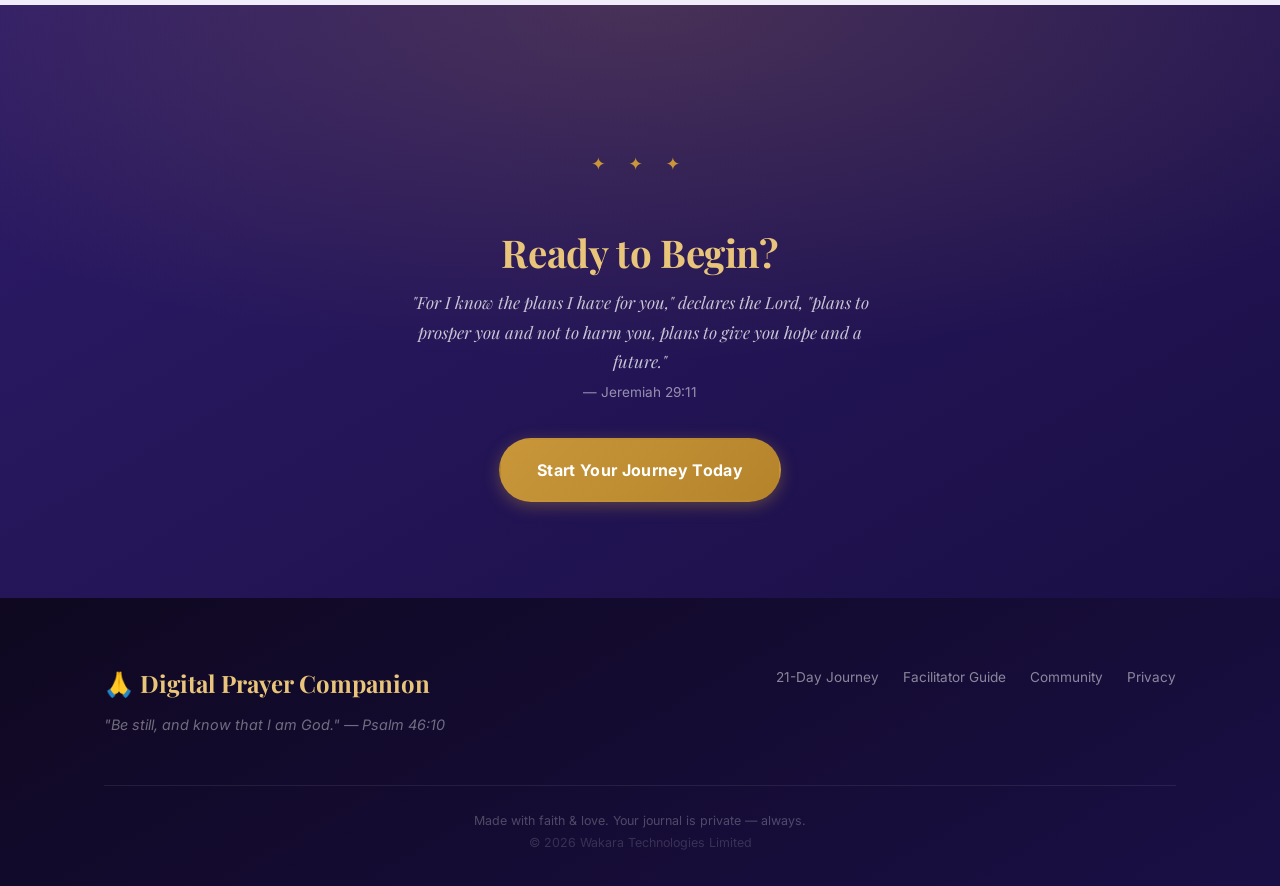
==== commit ab180a08: "Add files via upload" ====
--- a/index.html
+++ b/index.html
@@ -7,13 +7,13 @@
   <meta name="description" content="Join a guided 3, 7, or 21-day prayer and fasting journey with daily scriptures, reflections, and private journaling." />
   <link rel="stylesheet" href="style.css" />
   <link rel="icon" href="data:image/svg+xml,<svg xmlns='http://www.w3.org/2000/svg' viewBox='0 0 100 100'><text y='.9em' font-size='90'>🙏</text></svg>" />
-  <!-- Google Analytics 4 — replace G-XXXXXXXXXX with your Measurement ID -->
-  <script async src="https://www.googletagmanager.com/gtag/js?id=G-XXXXXXXXXX"></script>
+  <!-- Google Analytics 4 -->
+  <script async src="https://www.googletagmanager.com/gtag/js?id=G-9NB6XP5T39"></script>
   <script>
     window.dataLayer = window.dataLayer || [];
     function gtag(){dataLayer.push(arguments);}
     gtag('js', new Date());
-    gtag('config', 'G-XXXXXXXXXX');
+    gtag('config', 'G-9NB6XP5T39');
   </script>
 </head>
 <body>
@@ -211,7 +211,7 @@
         <li><a href="privacy.html">Privacy</a></li>
       </ul>
     </div>
-    <div class="footer__bottom">Made with faith &amp; love. Your journal is private — always.</div>
+    <div class="footer__bottom">Made with faith &amp; love. Your journal is private — always.<br><span style="font-size:.78rem;opacity:.6">&copy; <script>document.write(new Date().getFullYear())</script> <a href="https://wakaratech.com" target="_blank" rel="noopener" style="color:inherit">Wakara Technologies Limited</a></span></div>
   </div>
 </footer>
 
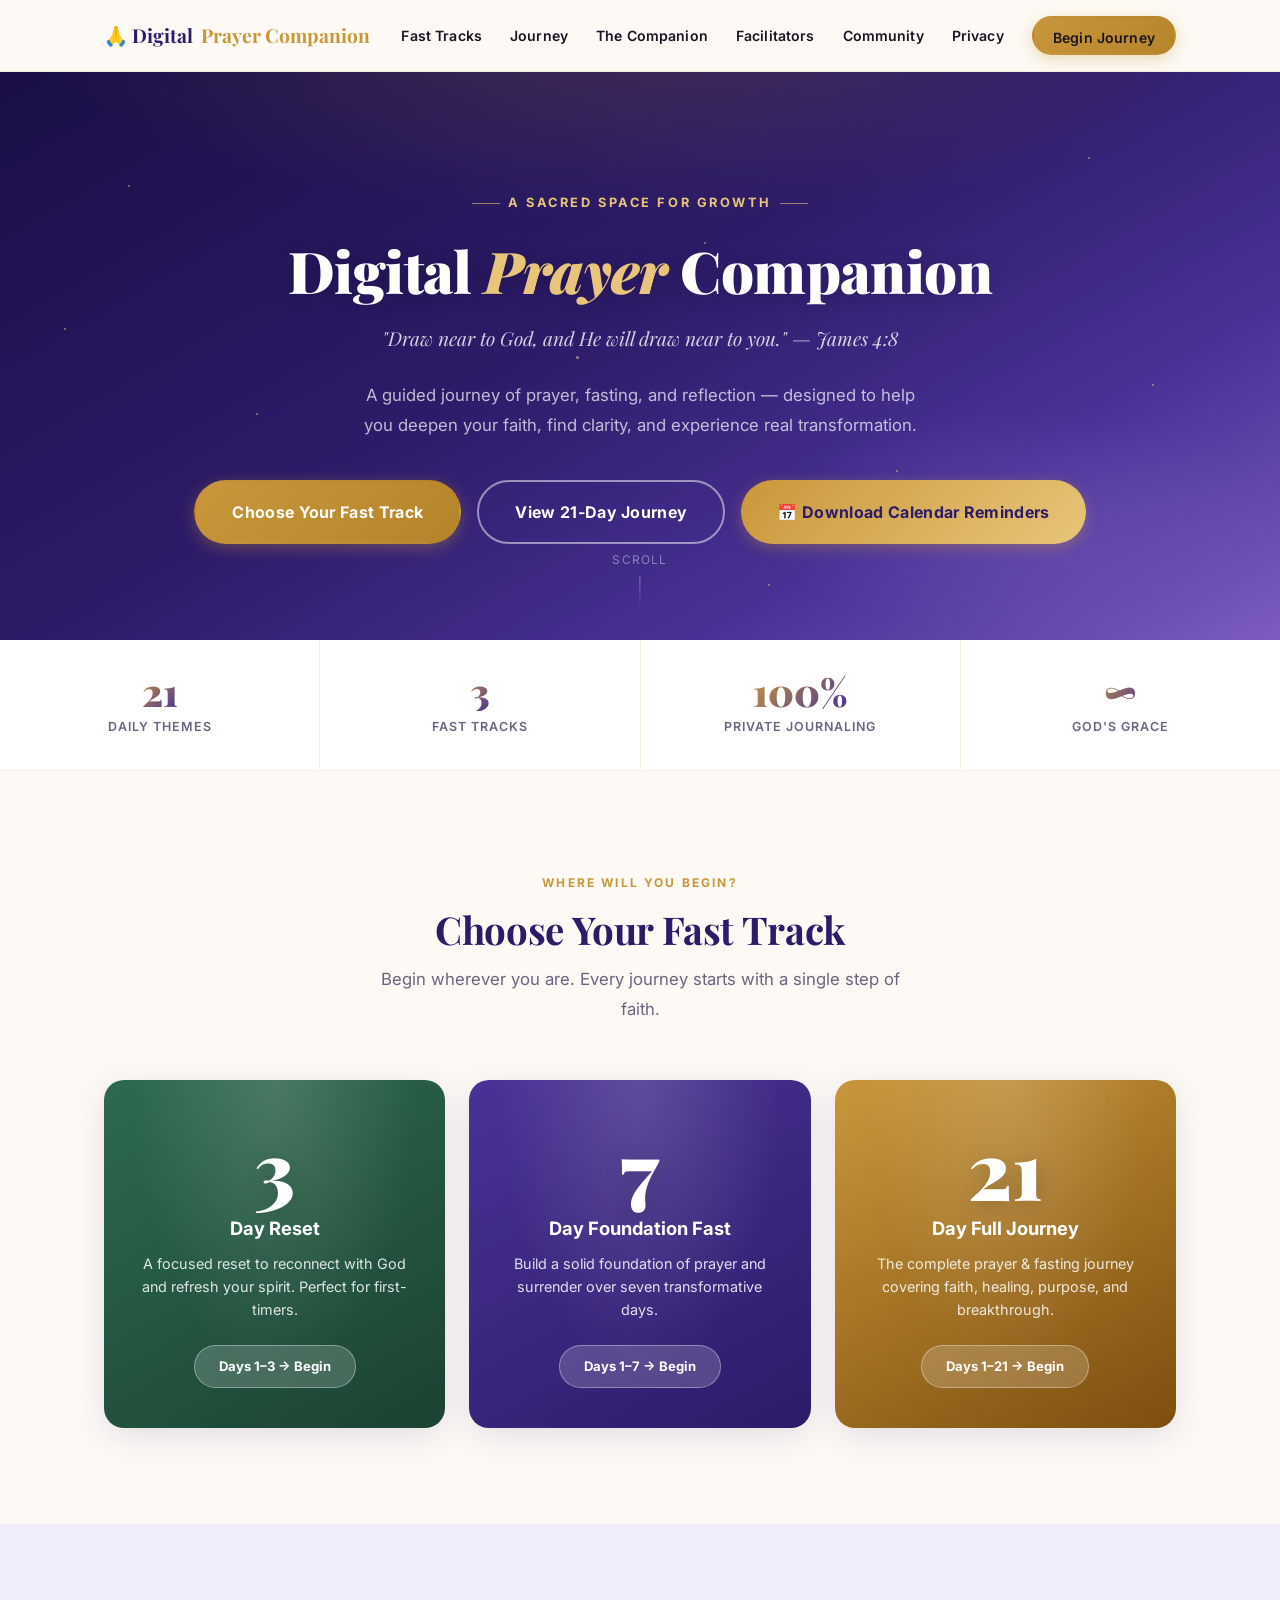
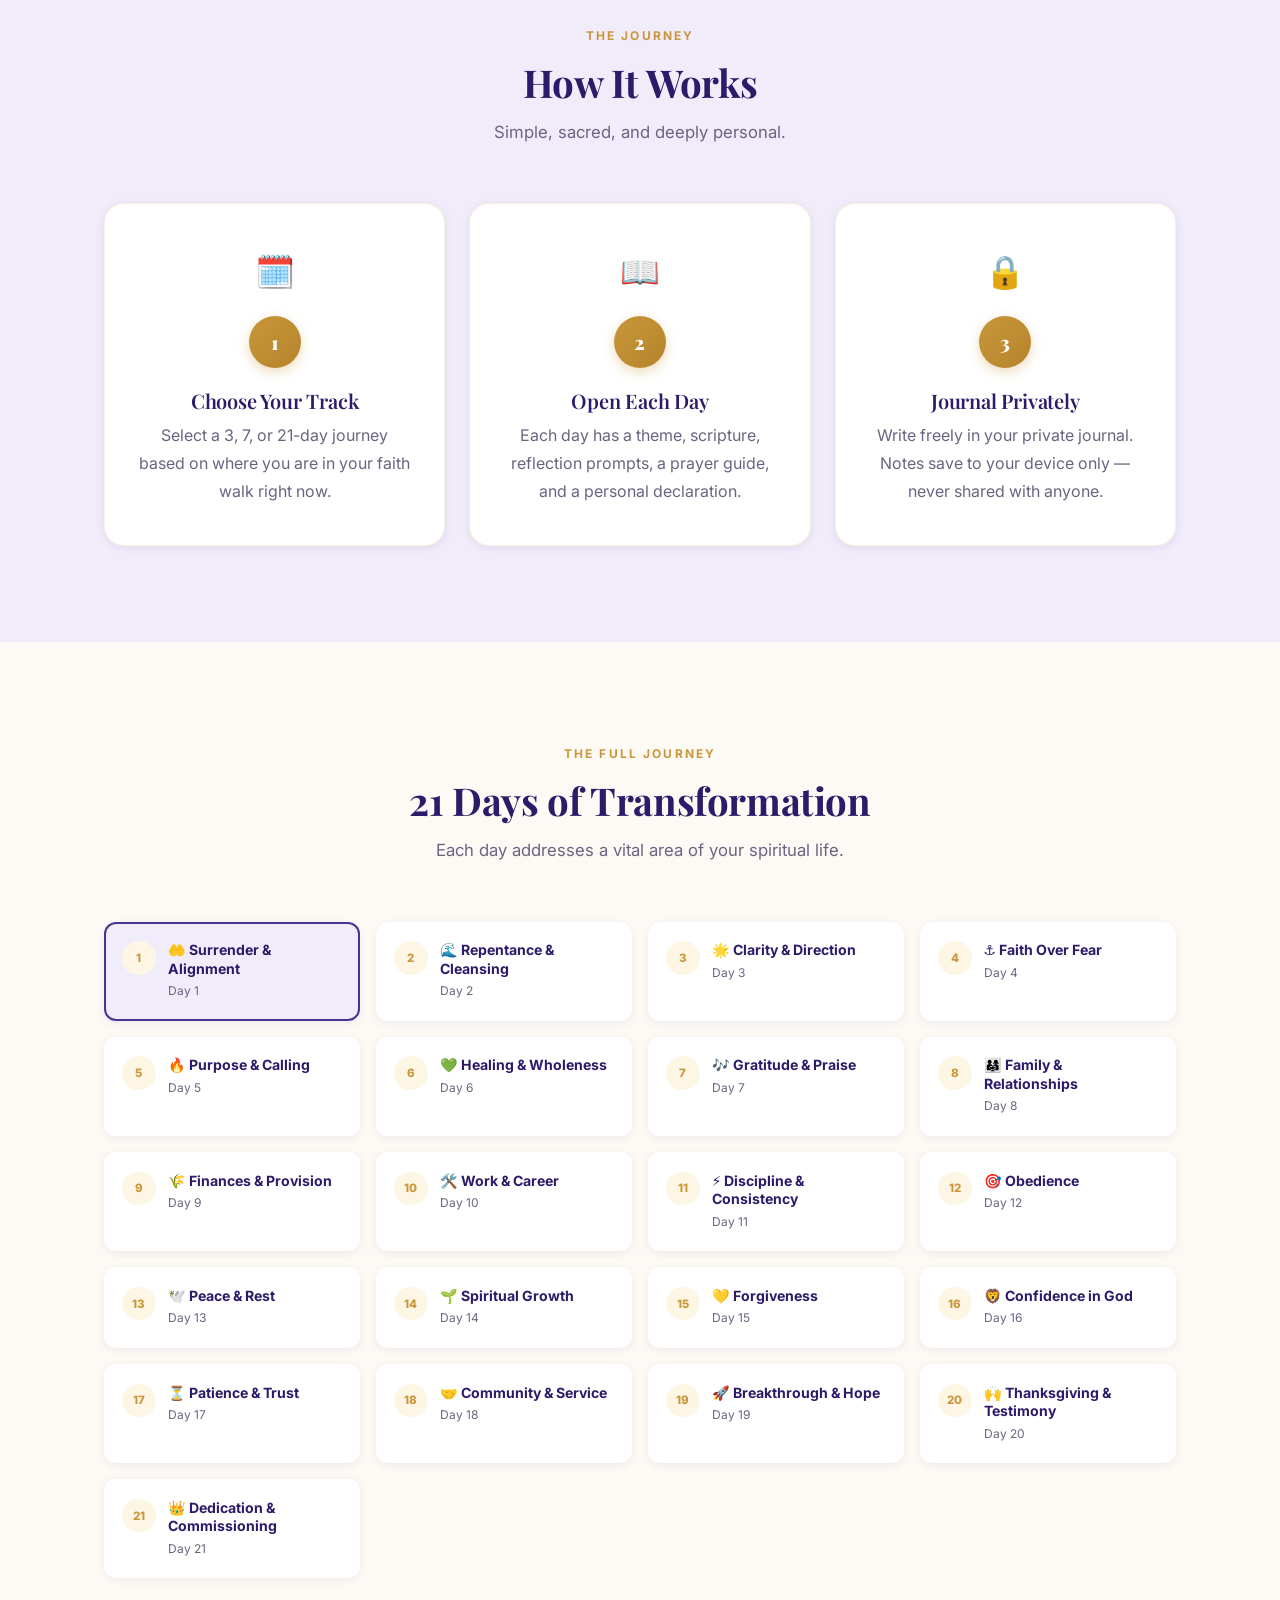
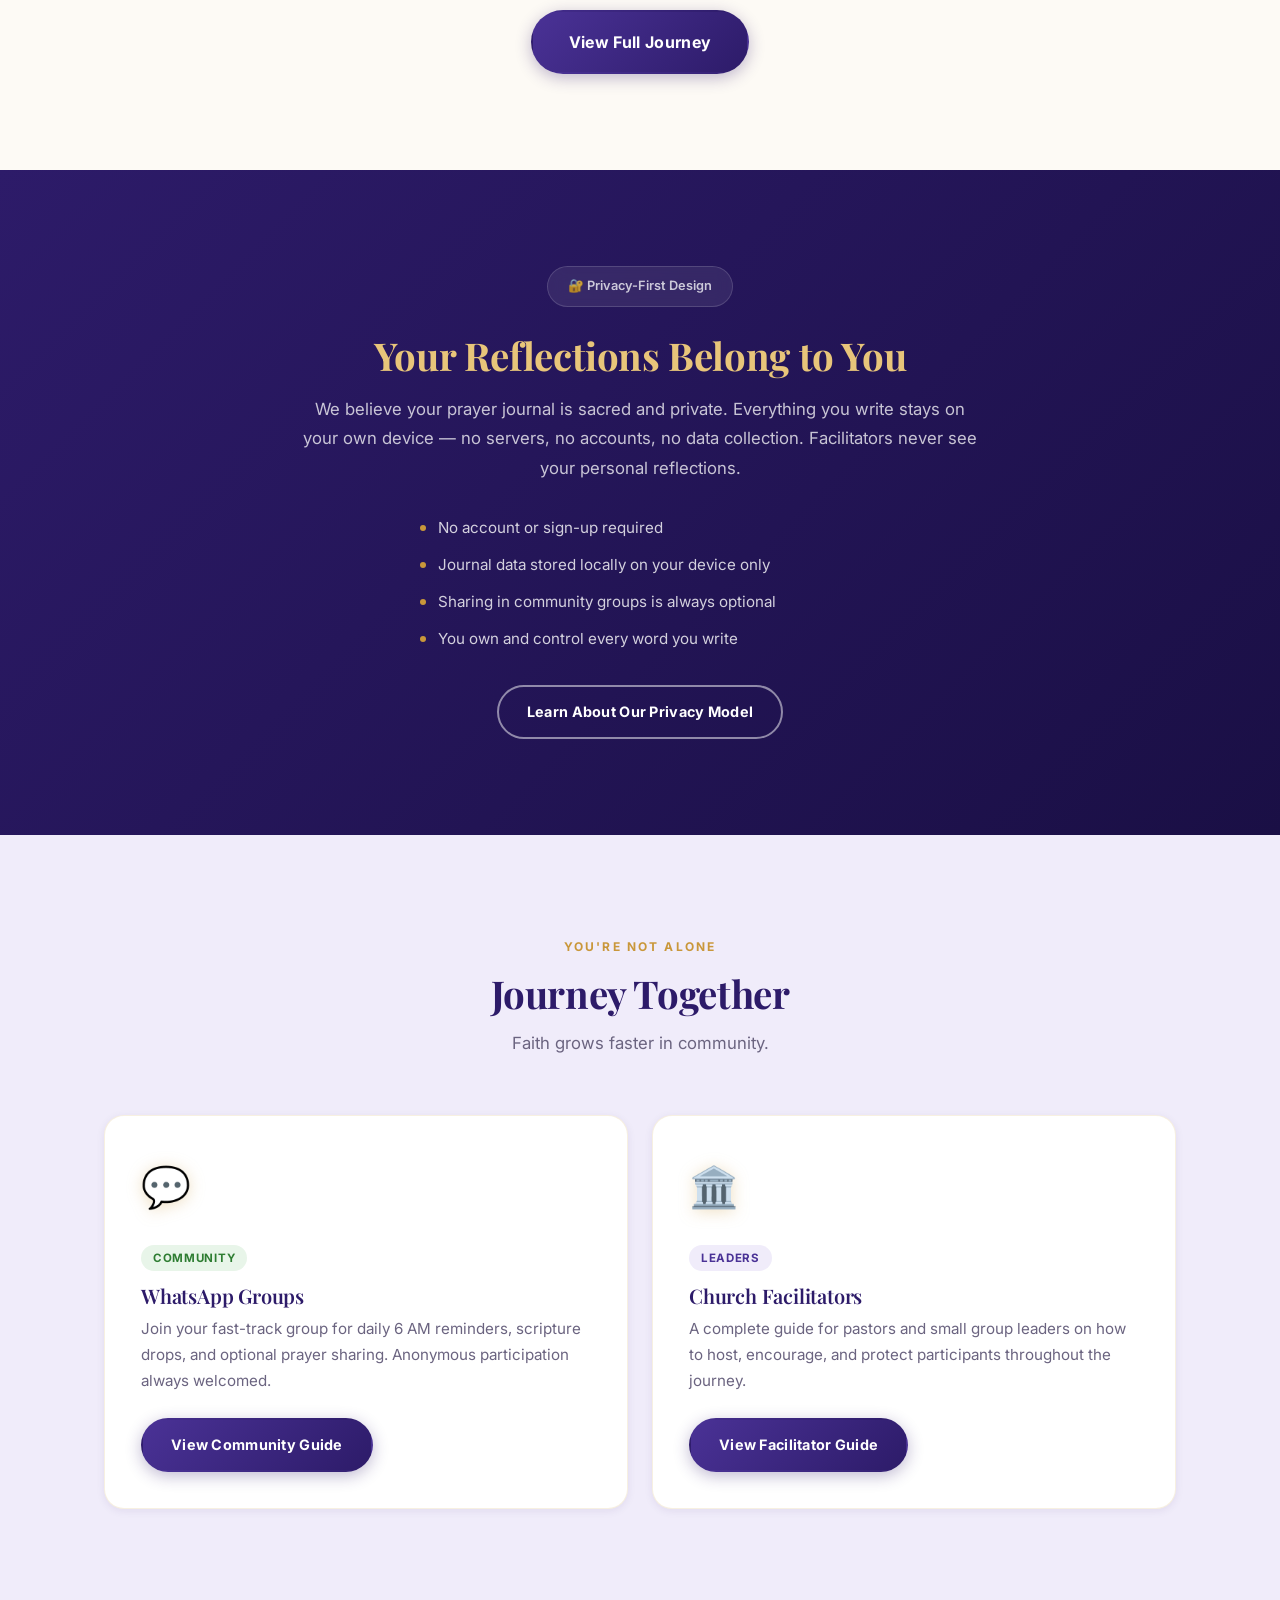
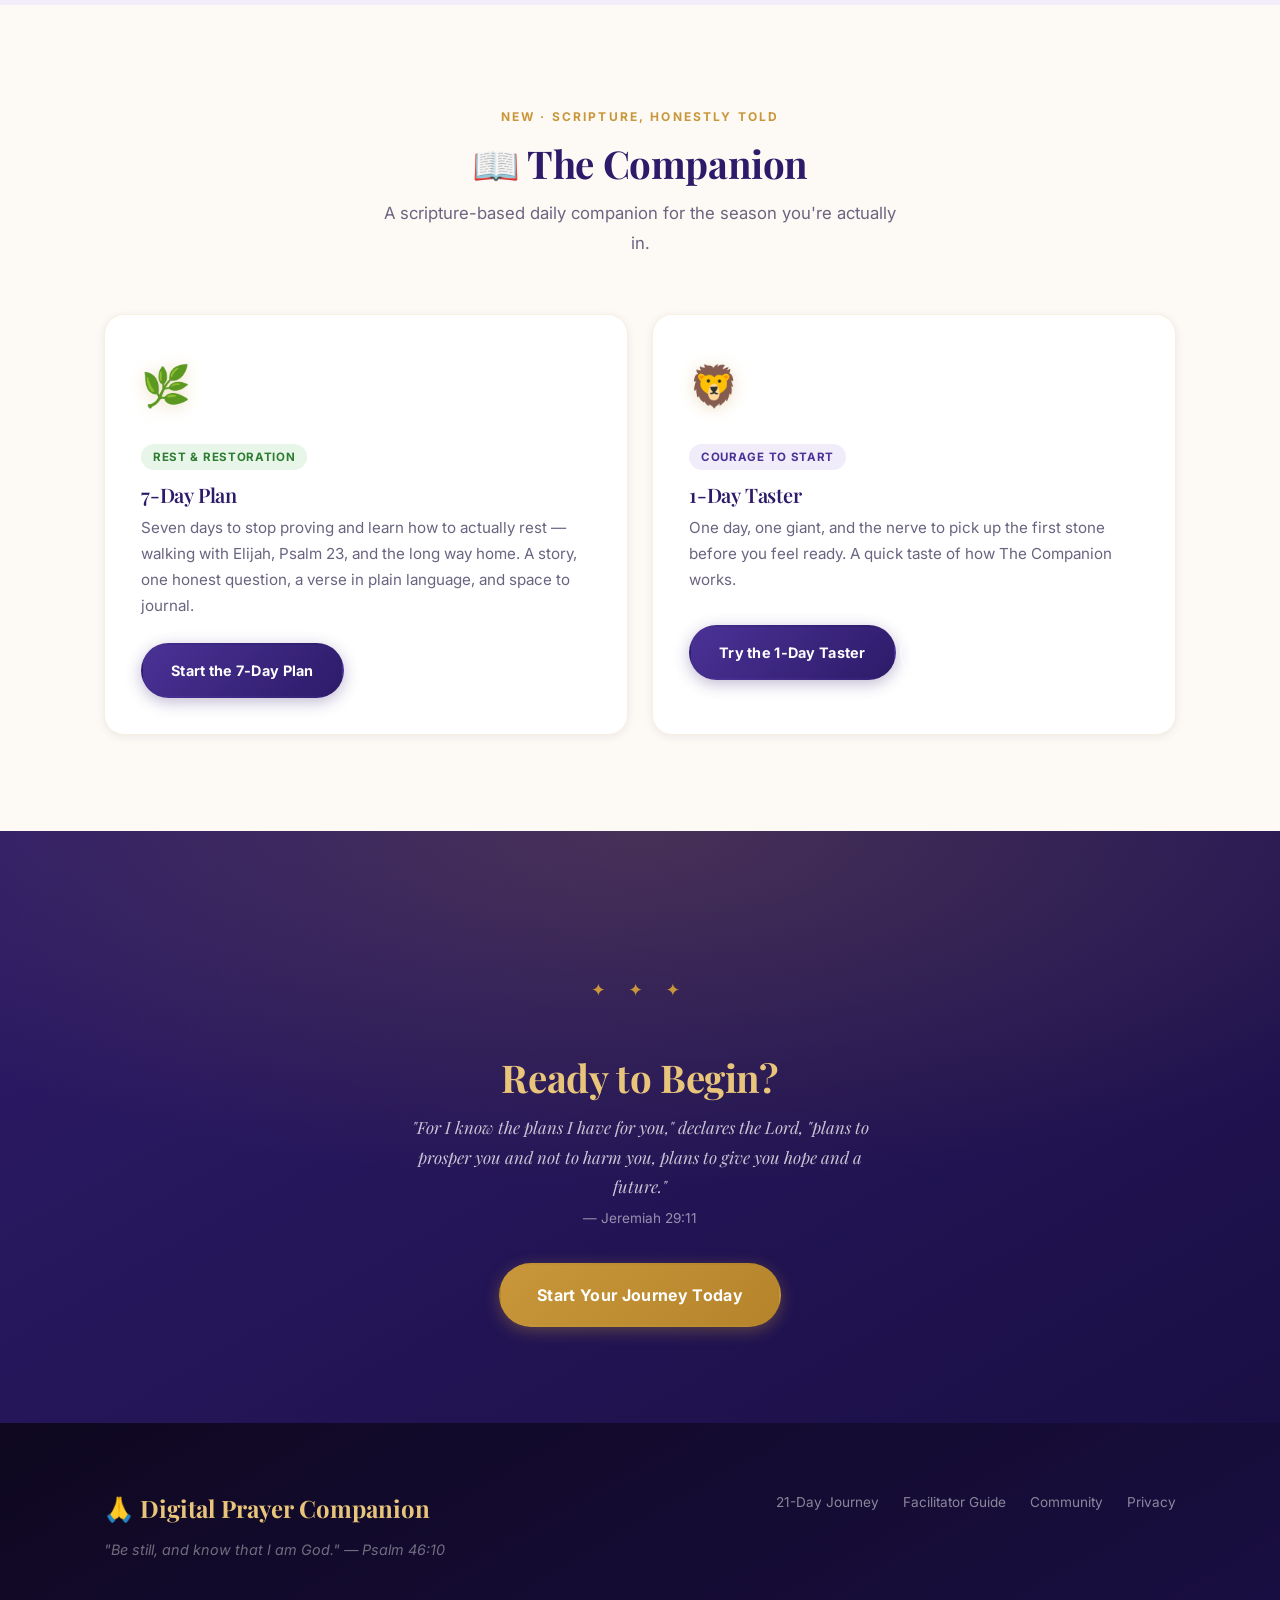
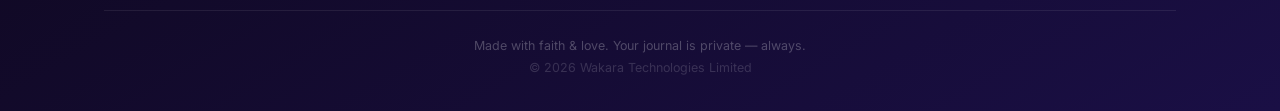
==== commit 42d412c6: "Add The Companion: scripture-based daily companion section A new scripture companion that fits the e" ====
--- a/index.html
+++ b/index.html
@@ -25,6 +25,7 @@
     <ul class="nav__links">
       <li><a href="#fast-tracks">Fast Tracks</a></li>
       <li><a href="journey.html">Journey</a></li>
+      <li><a href="companion.html">The Companion</a></li>
       <li><a href="facilitator.html">Facilitators</a></li>
       <li><a href="community.html">Community</a></li>
       <li><a href="privacy.html">Privacy</a></li>
@@ -181,6 +182,34 @@
         <h3>Church Facilitators</h3>
         <p>A complete guide for pastors and small group leaders on how to host, encourage, and protect participants throughout the journey.</p>
         <a href="facilitator.html" class="btn btn--purple">View Facilitator Guide</a>
+      </div>
+    </div>
+  </div>
+</section>
+
+<!-- ── The Companion ── -->
+<section class="section">
+  <div class="container">
+    <div class="section-header fade-up">
+      <div class="section-header__eyebrow">New · Scripture, Honestly Told</div>
+      <h2>📖 The Companion</h2>
+      <p>A scripture-based daily companion for the season you're actually in.</p>
+    </div>
+    <div class="cards cards--2">
+      <div class="card fade-up">
+        <span class="card__icon">🌿</span>
+        <div class="card__tag tag--green">Rest &amp; Restoration</div>
+        <h3>7-Day Plan</h3>
+        <p>Seven days to stop proving and learn how to actually rest — walking with Elijah, Psalm 23, and the long way home. A story, one honest question, a verse in plain language, and space to journal.</p>
+        <a href="companion.html?plan=rest7" class="btn btn--purple">Start the 7-Day Plan</a>
+      </div>
+      <div class="card fade-up">
+        <span class="card__icon">🦁</span>
+        <div class="card__tag tag--purple">Courage to Start</div>
+        <h3>1-Day Taster</h3>
+        <p>One day, one giant, and the nerve to pick up the first stone before you feel ready. A quick taste of how The Companion works.</p>
+        <a href="companion.html?plan=courage1" class="btn btn--purple">Try the 1-Day Taster</a>
+        <a href="companion.html" class="btn btn--outline" style="margin-top:.5rem">See all plans</a>
       </div>
     </div>
   </div>
--- a/style.css
+++ b/style.css
@@ -777,3 +777,166 @@
 .mt-2 { margin-top: 2rem; }
 .mt-3 { margin-top: 3rem; }
 .lead { font-size: 1.08rem; color: var(--text-muted); }
+
+/* ════════════════════════════════════════════════════════
+   THE COMPANION — scripture-based daily companion
+   Isolated class names (prefix c-) so the shared 21-day
+   progress/complete logic in app.js never touches these.
+   ════════════════════════════════════════════════════════ */
+
+/* ── Plan picker ───────────────────────────────────────── */
+.c-planwrap { max-width: 1120px; margin: 0 auto; padding: 3.5rem 1.5rem 5rem; }
+.c-plan-grid {
+  display: grid;
+  grid-template-columns: repeat(auto-fill, minmax(260px, 1fr));
+  gap: 1.25rem;
+}
+.c-plan-card {
+  background: var(--white);
+  border: 2px solid transparent;
+  border-radius: var(--radius);
+  padding: 1.75rem 1.5rem;
+  box-shadow: var(--shadow-sm);
+  display: flex; flex-direction: column; gap: .4rem;
+  text-decoration: none; color: inherit;
+  transition: var(--transition); position: relative; overflow: hidden;
+}
+.c-plan-card:hover {
+  border-color: var(--gold); transform: translateY(-4px);
+  box-shadow: 0 14px 40px rgba(201,151,58,.18);
+}
+.c-plan-card__len {
+  font-family: var(--serif); font-size: 2.6rem; font-weight: 900;
+  color: var(--purple); line-height: 1;
+}
+.c-plan-card__len small { font-size: .9rem; font-weight: 600; color: var(--gold); display: block; letter-spacing: .04em; text-transform: uppercase; margin-top: .25rem; }
+.c-plan-card__title { font-family: var(--serif); font-size: 1.2rem; color: var(--purple); margin-top: .5rem; }
+.c-plan-card__seed { font-size: .78rem; color: var(--gold); font-weight: 700; letter-spacing: .03em; text-transform: uppercase; }
+.c-plan-card__desc { font-size: .92rem; color: var(--text-muted); line-height: 1.7; margin-top: .25rem; }
+.c-plan-card__cta { margin-top: auto; padding-top: 1rem; font-weight: 700; font-size: .9rem; color: var(--purple); }
+.c-plan-card.soon { opacity: .6; pointer-events: none; }
+.c-plan-card.soon::after {
+  content: 'Coming soon'; position: absolute; top: .9rem; right: -2.4rem;
+  background: var(--purple-light); color: #fff; font-size: .62rem; font-weight: 800;
+  letter-spacing: .08em; text-transform: uppercase; padding: .2rem 2.5rem;
+  transform: rotate(35deg);
+}
+
+/* ── Companion day cards (overview) ───────────────────── */
+.c-day-grid {
+  display: grid; grid-template-columns: repeat(auto-fill, minmax(230px, 1fr)); gap: 1rem;
+}
+.c-day-card {
+  background: var(--white); border-radius: var(--radius-sm); padding: 1.1rem 1rem;
+  box-shadow: var(--shadow-sm); display: flex; align-items: flex-start; gap: .75rem;
+  cursor: pointer; transition: var(--transition); border: 2px solid transparent; text-decoration: none;
+}
+.c-day-card:hover { border-color: var(--gold); transform: translateY(-3px); box-shadow: 0 8px 24px rgba(201,151,58,.18); }
+.c-day-card__num {
+  font-size: .72rem; font-weight: 800; color: var(--gold); background: var(--gold-pale);
+  border-radius: 50%; width: 2.1rem; height: 2.1rem; display: flex; align-items: center;
+  justify-content: center; flex-shrink: 0;
+}
+.c-day-card__title { font-size: .88rem; font-weight: 700; color: var(--purple); line-height: 1.3; }
+.c-day-card__sub { font-size: .75rem; color: var(--text-muted); margin-top: .15rem; }
+.c-day-card.done .c-day-card__num { background: #e8f5e9; color: #2e7d32; }
+.c-day-card.done { border-color: #a5d6a7; }
+
+/* ── Companion progress ───────────────────────────────── */
+.c-progress-wrap { margin: 2rem 0 2.5rem; }
+.c-progress-label { display: flex; justify-content: space-between; font-size: .82rem; font-weight: 600; color: var(--text-muted); margin-bottom: .5rem; }
+.c-progress-bar { height: 8px; background: var(--purple-pale); border-radius: 50px; overflow: hidden; }
+.c-progress-fill { height: 100%; width: 0; background: linear-gradient(90deg, var(--gold), var(--purple-light)); border-radius: 50px; transition: width .5s cubic-bezier(.4,0,.2,1); }
+
+/* ── Companion day sections ───────────────────────────── */
+.c-section { margin: 2.75rem 0; }
+.c-section h3 { display: flex; align-items: center; gap: .6rem; margin-bottom: 1rem; }
+.c-section h3::before {
+  content: ''; display: block; width: 4px; height: 1.25rem;
+  background: linear-gradient(to bottom, var(--gold), var(--purple-light)); border-radius: 2px; flex-shrink: 0;
+}
+.c-section__eyebrow { font-size: .72rem; font-weight: 800; color: var(--gold); letter-spacing: .1em; text-transform: uppercase; }
+.c-section p { color: var(--text); line-height: 1.85; }
+.c-section p + p { margin-top: 1rem; }
+
+/* The Application — one honest question */
+.c-application {
+  background: linear-gradient(135deg, #f8f4ff, var(--purple-pale));
+  border: 1px solid rgba(124,92,191,.2); border-radius: var(--radius);
+  padding: 1.75rem 2rem; margin: 1rem 0; position: relative; overflow: hidden;
+}
+.c-application::before { content: '?'; position: absolute; top: .4rem; right: 1.1rem; font-family: var(--serif); font-size: 3rem; color: var(--gold); opacity: .22; }
+.c-application p { font-family: var(--serif); font-size: 1.12rem; font-style: italic; color: var(--purple-mid); line-height: 1.75; }
+
+/* The Verse — plain-language rewrite */
+.c-plain {
+  background: var(--white); border: 1px dashed rgba(124,92,191,.35);
+  border-radius: var(--radius-sm); padding: 1rem 1.25rem; margin-top: -.75rem;
+  font-size: .95rem; color: var(--text-muted); line-height: 1.75;
+}
+.c-plain strong { color: var(--purple); font-weight: 700; }
+
+/* The Gear Link */
+.c-gear-list { display: flex; flex-direction: column; gap: .6rem; }
+.c-gear-item {
+  display: grid; grid-template-columns: 150px 1fr; gap: 1rem; align-items: start;
+  background: var(--white); border-radius: var(--radius-sm); padding: .9rem 1.1rem;
+  box-shadow: var(--shadow-sm); border-left: 3px solid var(--purple-light); font-size: .92rem;
+}
+.c-gear-item__label { font-weight: 800; color: var(--purple); font-size: .8rem; letter-spacing: .03em; text-transform: uppercase; }
+.c-gear-item p { font-size: .92rem; color: var(--text); line-height: 1.65; }
+@media (max-width: 560px) { .c-gear-item { grid-template-columns: 1fr; gap: .25rem; } }
+
+/* Micro-commitments */
+.c-commit-list { list-style: none; display: flex; flex-direction: column; gap: .6rem; margin-top: .5rem; }
+.c-commit-item {
+  display: flex; align-items: flex-start; gap: .75rem; background: var(--white);
+  border-radius: var(--radius-sm); padding: .85rem 1.1rem; box-shadow: var(--shadow-sm);
+  border-left: 3px solid var(--gold-pale); cursor: pointer; transition: var(--transition);
+  font-size: .93rem; color: var(--text);
+}
+.c-commit-item:hover { border-left-color: var(--gold); }
+.c-commit-item input { width: 1.1rem; height: 1.1rem; margin-top: .2rem; accent-color: var(--gold); flex-shrink: 0; cursor: pointer; }
+.c-commit-item.checked { color: var(--text-muted); text-decoration: line-through; border-left-color: #a5d6a7; }
+
+/* Signed name + date */
+.c-sign-row { display: flex; gap: 1rem; flex-wrap: wrap; margin-top: 1.25rem; }
+.c-sign-row .c-sign-field { flex: 1 1 180px; }
+.c-sign-row label { display: block; font-size: .72rem; font-weight: 700; color: var(--text-muted); letter-spacing: .05em; text-transform: uppercase; margin-bottom: .35rem; }
+.c-sign-row input {
+  width: 100%; border: 2px solid rgba(201,151,58,.2); border-radius: var(--radius-sm);
+  padding: .7rem .9rem; font-family: var(--sans); font-size: .95rem; background: var(--white); color: var(--text);
+}
+.c-sign-row input:focus { outline: none; border-color: var(--gold); box-shadow: 0 0 0 4px rgba(201,151,58,.1); }
+.c-sign-name { font-family: var(--serif) !important; font-style: italic; font-size: 1.1rem !important; }
+
+/* Complete button (isolated from app.js .complete-btn) */
+.c-complete-btn {
+  display: block; width: 100%; padding: 1.1rem;
+  background: linear-gradient(135deg, var(--gold) 0%, #b5832a 100%);
+  color: var(--white); border: none; border-radius: 50px; font-size: 1rem; font-weight: 700;
+  cursor: pointer; margin: 2.5rem 0 1rem; transition: var(--transition); letter-spacing: .02em;
+  box-shadow: 0 4px 16px rgba(201,151,58,.35);
+}
+.c-complete-btn:hover { transform: translateY(-2px); box-shadow: 0 8px 24px rgba(201,151,58,.45); }
+.c-complete-btn.done { background: linear-gradient(135deg, #43a047, #2e7d32); box-shadow: 0 4px 16px rgba(67,160,71,.3); }
+
+/* WhatsApp share */
+.btn--whatsapp { background: #25d366; color: #fff; border: none; }
+.btn--whatsapp:hover { background: #1ebe5a; color: #fff; }
+
+/* Day nav */
+.c-day-nav { display: flex; justify-content: space-between; align-items: center; gap: .75rem; margin-top: 2.5rem; padding-top: 2rem; border-top: 1px solid var(--border); flex-wrap: wrap; }
+
+/* Summary card (shown on plan completion) */
+.c-summary {
+  background: linear-gradient(150deg, var(--purple) 0%, #1a0f45 100%);
+  color: #fff; border-radius: var(--radius); padding: 2.5rem 2rem; text-align: center;
+  margin: 2rem 0; position: relative; overflow: hidden;
+}
+.c-summary::before { content: ''; position: absolute; inset: 0; background: radial-gradient(ellipse 70% 60% at 50% 0%, rgba(201,151,58,.22), transparent); }
+.c-summary > * { position: relative; z-index: 1; }
+.c-summary h2 { color: var(--gold-light); }
+.c-summary p { color: rgba(255,255,255,.82); }
+.c-summary__stat { font-family: var(--serif); font-size: 3rem; font-weight: 900; color: #fff; }
+.c-summary .btn--whatsapp { margin-top: 1.25rem; }
